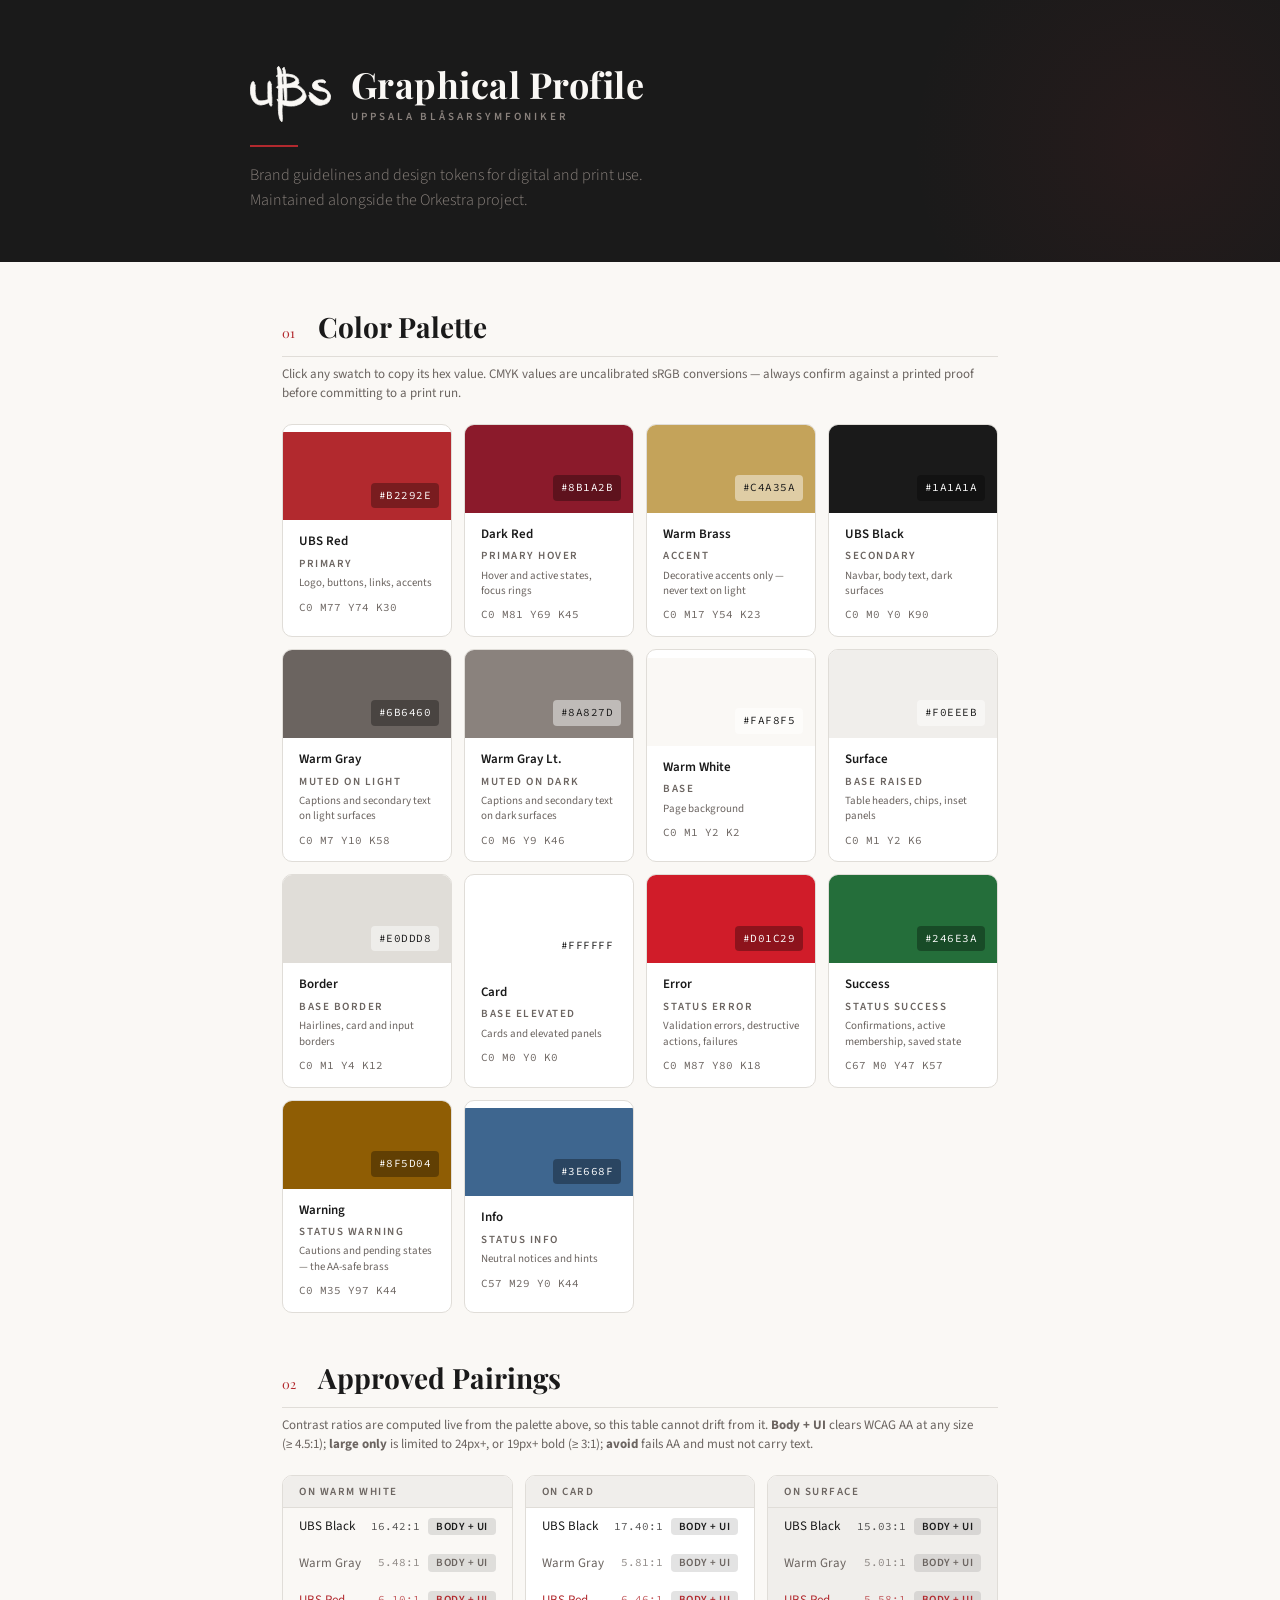
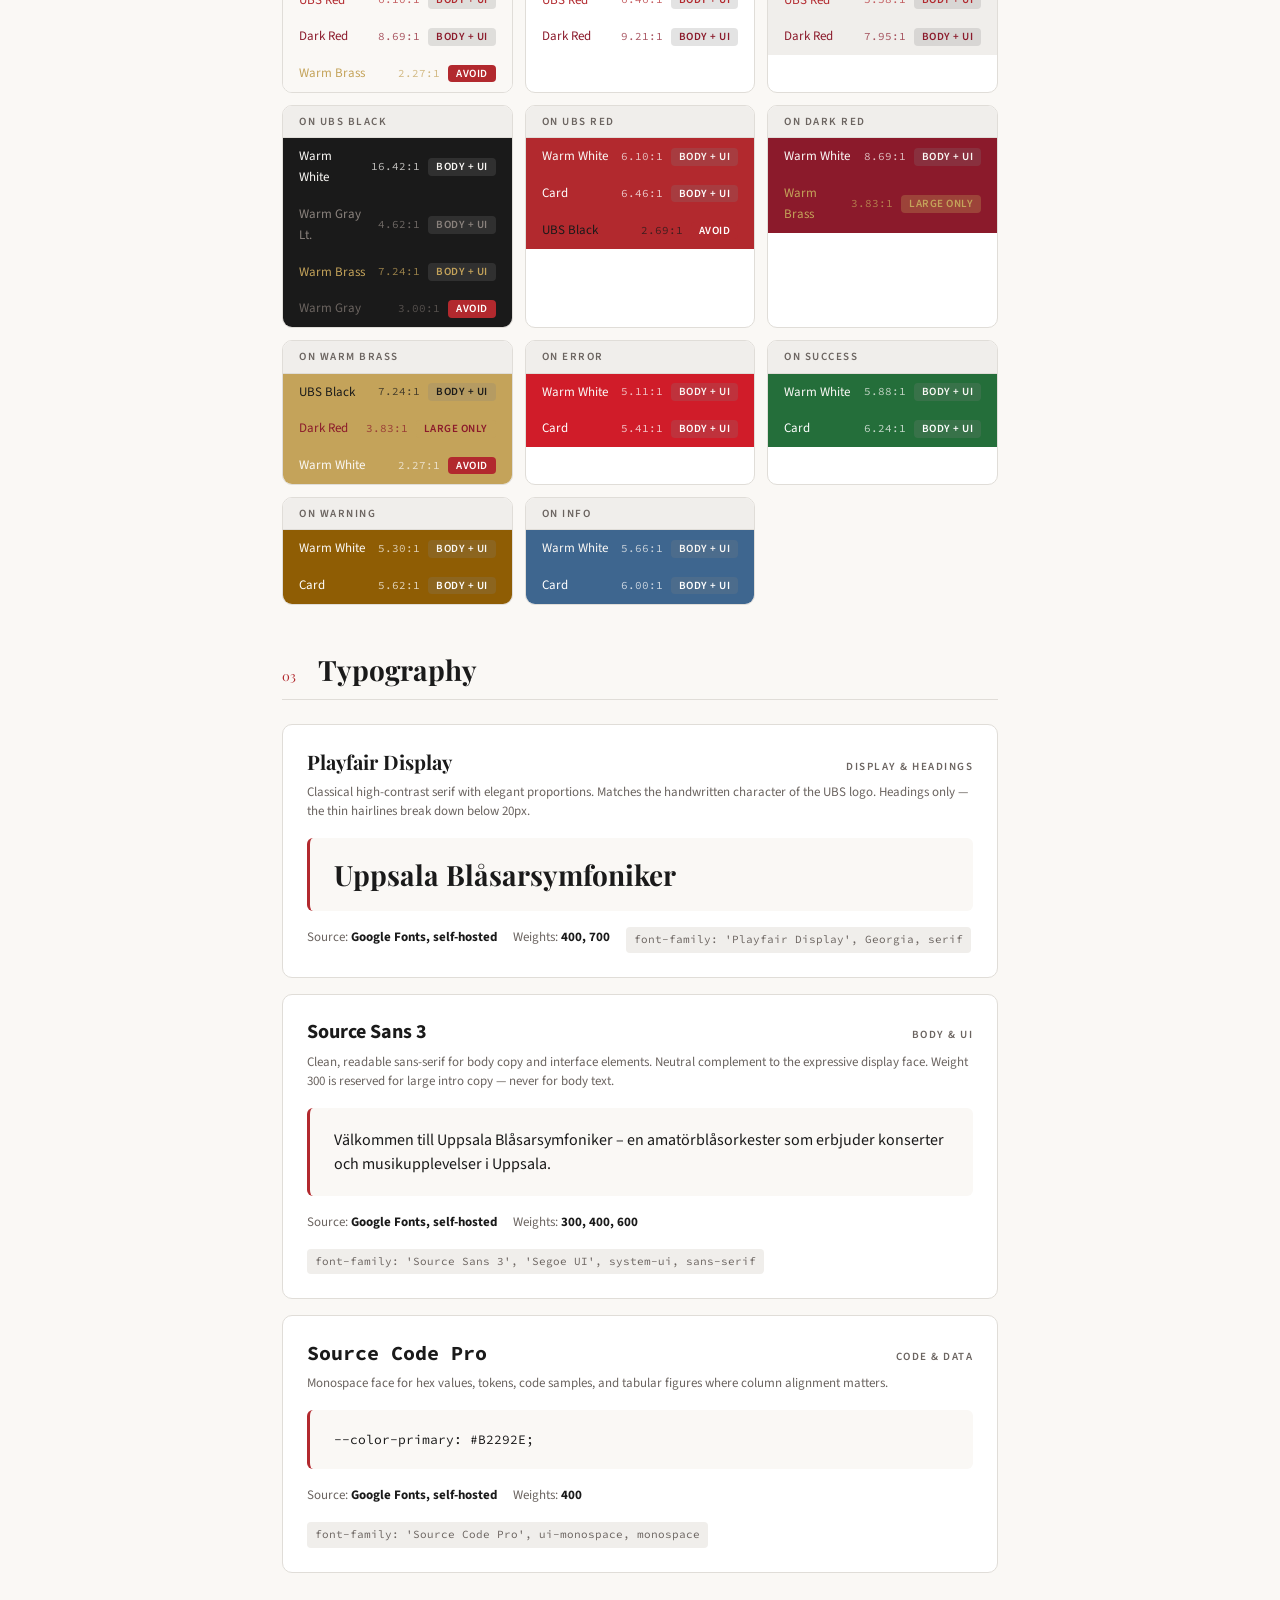
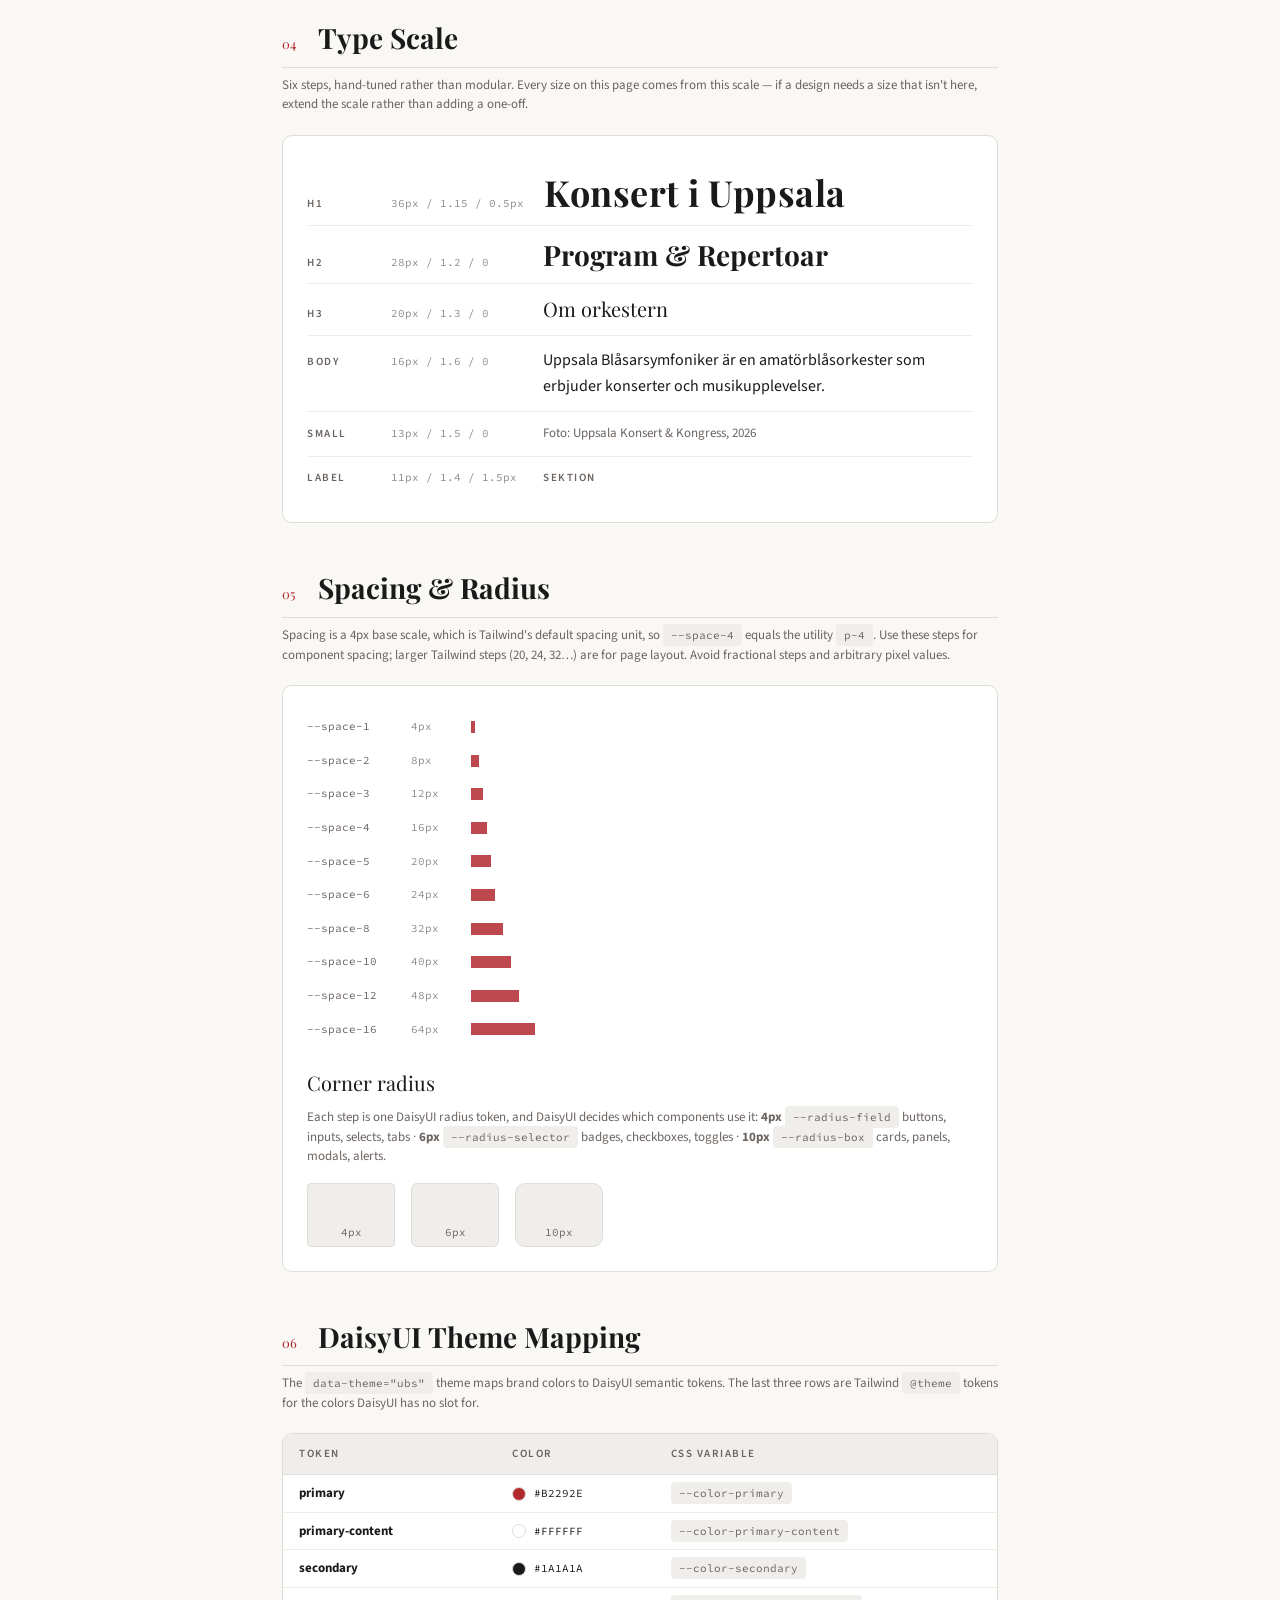
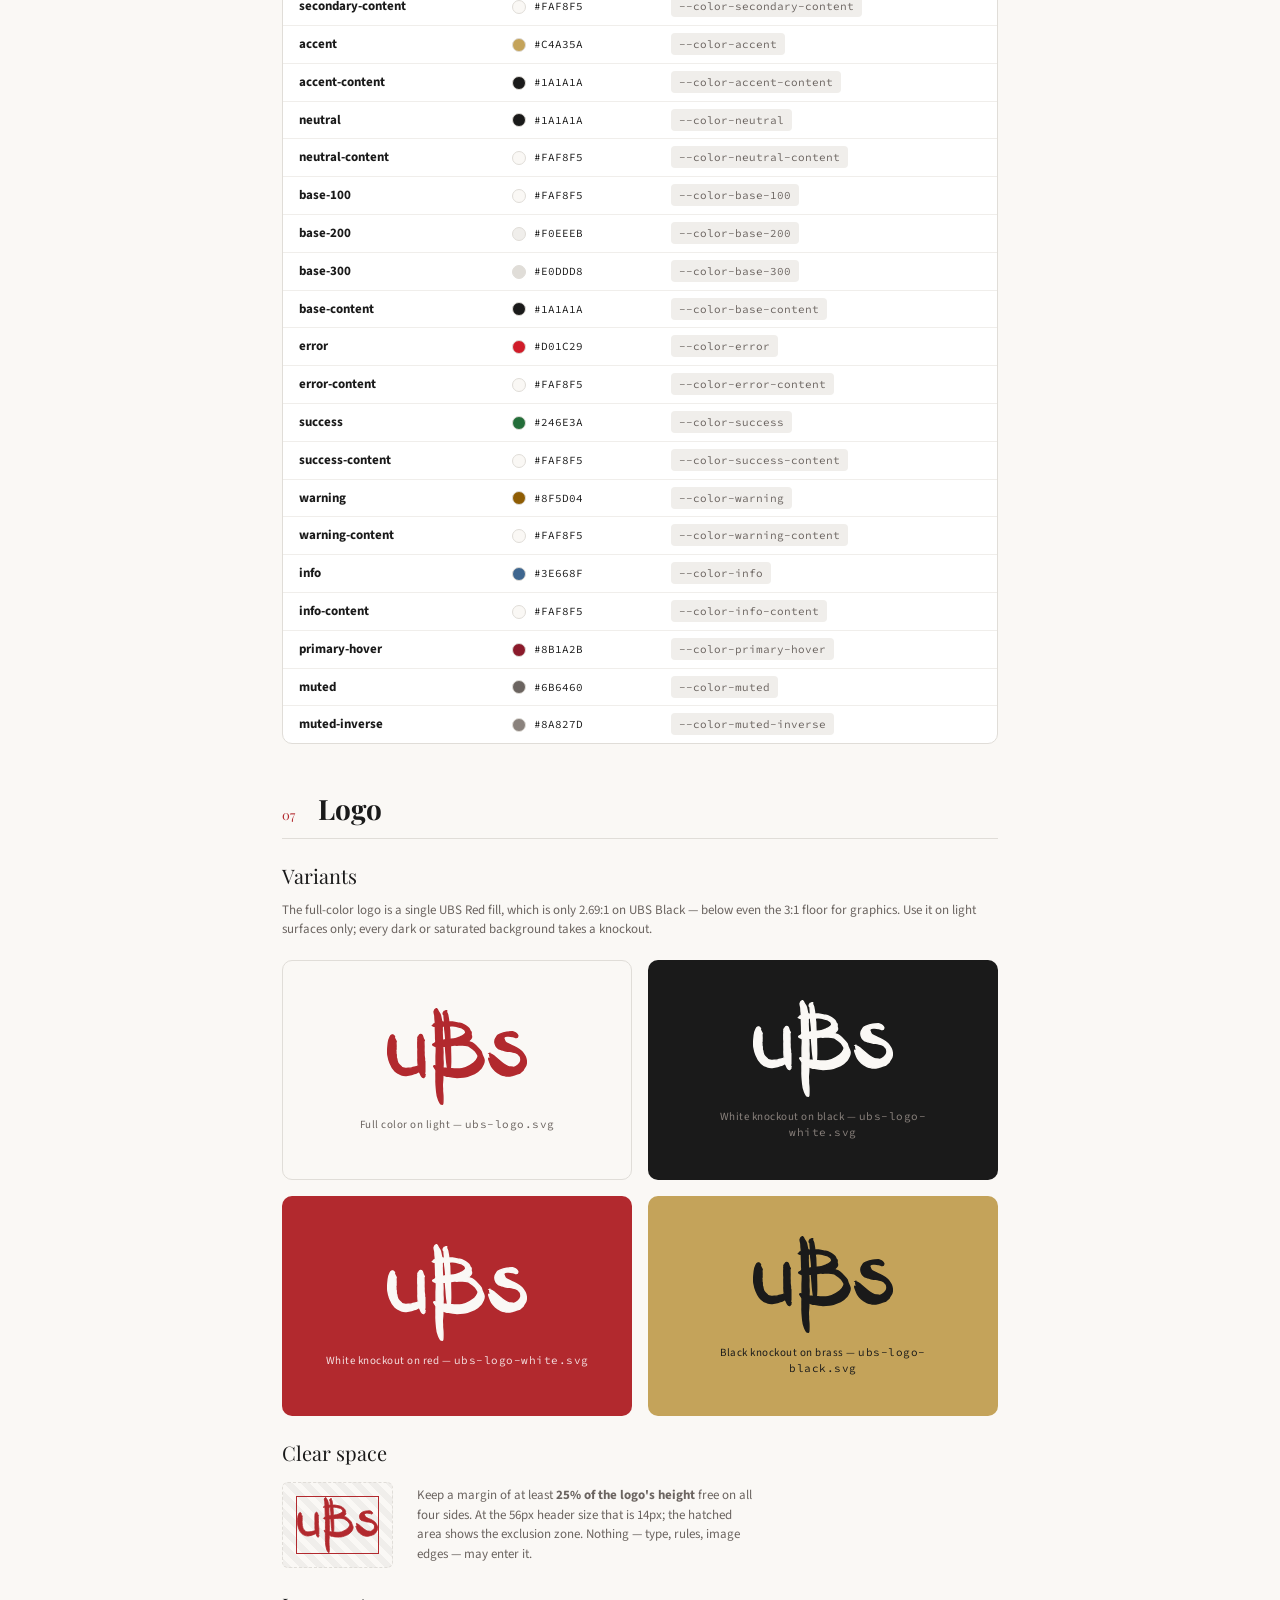
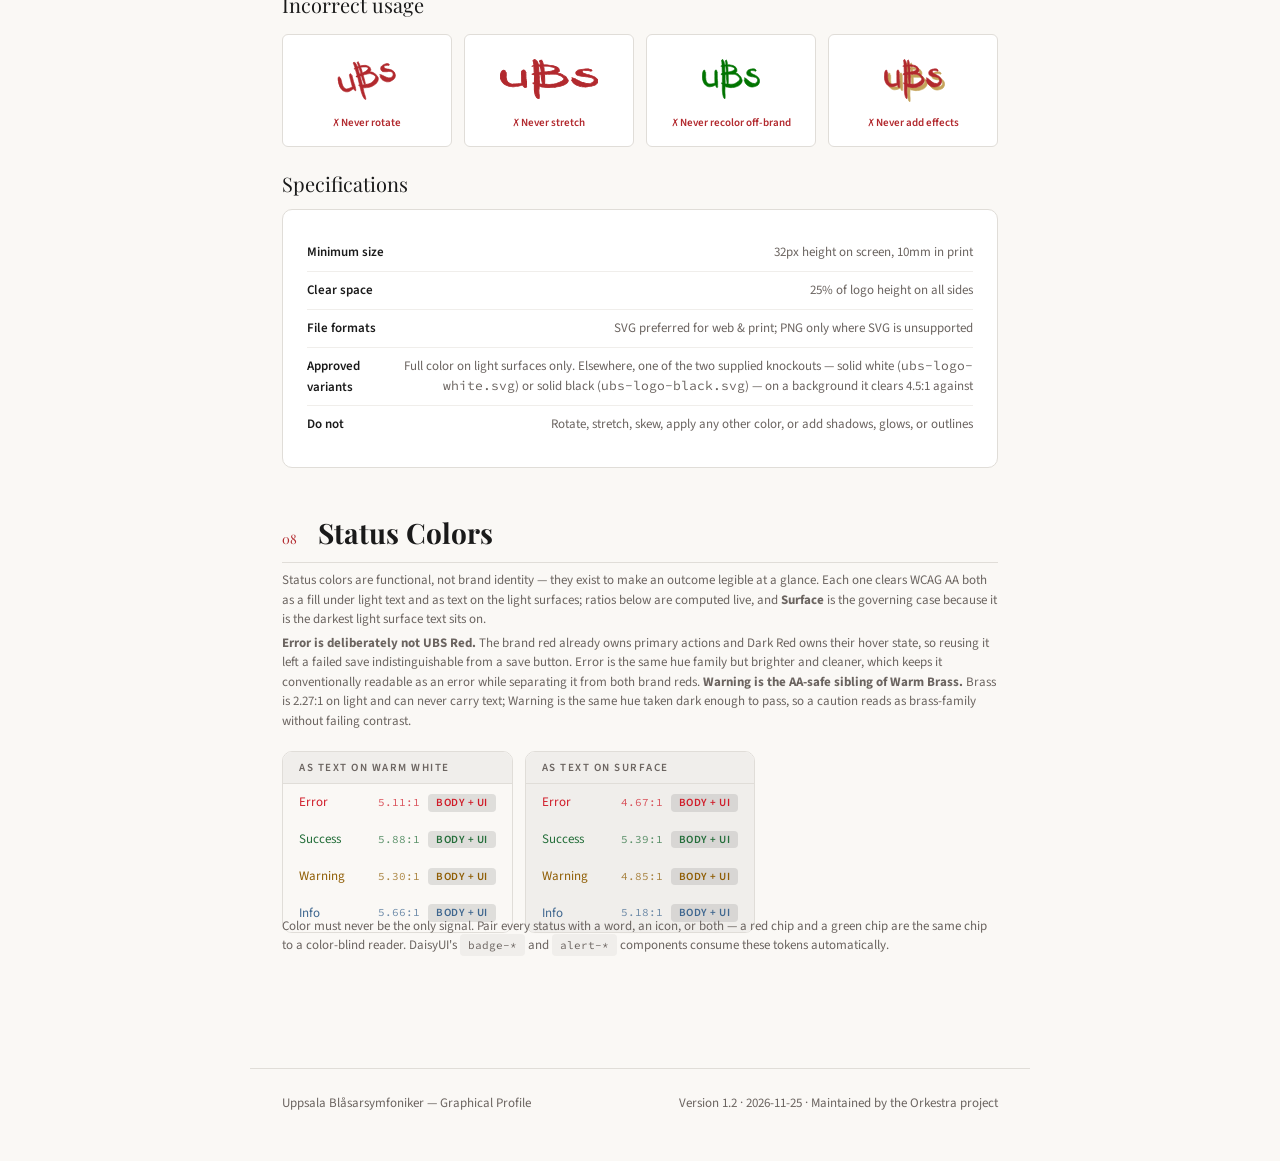
==== docs/ubs-profile.html @ 10c14762 "docs: add UBS graphical profile and logos Copied from the Orkestra repository, where the profile was" ====
<!DOCTYPE html>
<html lang="en">
<head>
<meta charset="UTF-8">
<meta name="viewport" content="width=device-width, initial-scale=1.0">
<title>UBS Graphical Profile</title>
<link rel="preconnect" href="https://fonts.googleapis.com">
<link rel="preconnect" href="https://fonts.gstatic.com" crossorigin>
<link href="https://fonts.googleapis.com/css2?family=Playfair+Display:wght@400;700&family=Source+Sans+3:wght@300;400;600&family=Source+Code+Pro:wght@400&display=swap" rel="stylesheet">
<style>
  *, *::before, *::after { margin: 0; padding: 0; box-sizing: border-box; }

  :root {
    /* ── Brand colors ── */
    --ubs-red: #B2292E;
    --dark-red: #8B1A2B;
    --brass: #C4A35A;
    --black: #1A1A1A;

    /* Two gray tiers: no single gray clears 4.5:1 on both light and dark. */
    --warm-gray: #6B6460;        /* on light surfaces  — 5.48:1 on warm-white */
    --warm-gray-light: #8A827D;  /* on dark surfaces   — 4.62:1 on black */

    /* ── Surfaces ── */
    --warm-white: #FAF8F5;
    --surface: #F0EEEB;
    --border: #E0DDD8;
    --card: #FFFFFF;

    /* ── Type scale ── */
    --text-h1: 36px;
    --text-h2: 28px;
    --text-h3: 20px;
    --text-body: 16px;
    --text-small: 13px;
    --text-label: 11px;

    /* ── Spacing scale (4px base) ── */
    --space-1: 4px;
    --space-2: 8px;
    --space-3: 12px;
    --space-4: 16px;
    --space-5: 20px;
    --space-6: 24px;
    --space-8: 32px;
    --space-10: 40px;
    --space-12: 48px;
    --space-16: 64px;

    /* ── Radius scale ── */
    --radius-sm: 4px;
    --radius-md: 6px;
    --radius-lg: 10px;

    /* ── Families ── */
    --font-display: 'Playfair Display', Georgia, serif;
    --font-body: 'Source Sans 3', 'Segoe UI', system-ui, sans-serif;
    --font-mono: 'Source Code Pro', ui-monospace, monospace;
  }

  body {
    font-family: var(--font-body);
    font-size: var(--text-body);
    line-height: 1.6;
    background: var(--warm-white);
    color: var(--black);
    -webkit-font-smoothing: antialiased;
  }

  /* ── Shared label treatment ─────────────────────── */

  .label-type {
    font-size: var(--text-label);
    font-weight: 600;
    letter-spacing: 1.5px;
    text-transform: uppercase;
    line-height: 1.4;
  }

  .mono { font-family: var(--font-mono); }

  /* ── Header ─────────────────────────────────────── */

  .header {
    background: var(--black);
    padding: var(--space-16) var(--space-8) var(--space-12);
    position: relative;
    overflow: hidden;
  }

  .header::before {
    content: '';
    position: absolute;
    top: -40%;
    right: -10%;
    width: 500px;
    height: 500px;
    background: radial-gradient(circle, rgba(178,41,46,0.08) 0%, transparent 70%);
    pointer-events: none;
  }

  .header-inner {
    max-width: 780px;
    margin: 0 auto;
    position: relative;
  }

  .header-logo {
    display: flex;
    align-items: center;
    gap: var(--space-5);
    margin-bottom: var(--space-4);
  }

  .header-logo img {
    height: 56px;
  }

  .header-text {
    display: flex;
    flex-direction: column;
    gap: var(--space-1);
  }

  .header-title {
    font-family: var(--font-display);
    font-size: var(--text-h1);
    font-weight: 700;
    color: var(--warm-white);
    letter-spacing: 0.5px;
    line-height: 1.15;
  }

  .header-subtitle {
    color: var(--warm-gray-light);
    letter-spacing: 3px;
  }

  .header-rule {
    width: 48px;
    height: 2px;
    background: var(--ubs-red);
    border: none;
    margin: var(--space-5) 0 var(--space-4);
  }

  .header-desc {
    font-size: var(--text-body);
    font-weight: 300;
    color: var(--warm-gray-light);
    max-width: 460px;
    line-height: 1.6;
  }

  /* ── Container & Sections ───────────────────────── */

  .container { max-width: 780px; margin: 0 auto; padding: var(--space-12) var(--space-8) var(--space-16); }

  section { margin-bottom: var(--space-12); }

  .section-header {
    display: flex;
    align-items: baseline;
    gap: var(--space-3);
    margin-bottom: var(--space-6);
    border-bottom: 1px solid var(--border);
    padding-bottom: var(--space-3);
  }

  .section-number {
    font-family: var(--font-display);
    font-size: var(--text-small);
    font-weight: 400;
    color: var(--ubs-red);
    min-width: 24px;
  }

  h2 {
    font-family: var(--font-display);
    font-size: var(--text-h2);
    font-weight: 700;
    line-height: 1.2;
    color: var(--black);
  }

  h3 {
    font-family: var(--font-display);
    font-size: var(--text-h3);
    font-weight: 400;
    line-height: 1.3;
    color: var(--black);
    margin-bottom: var(--space-3);
  }

  .section-note {
    font-size: var(--text-small);
    line-height: 1.5;
    color: var(--warm-gray);
    margin-top: calc(var(--space-4) * -1);
    margin-bottom: var(--space-5);
  }

  .card-surface {
    background: var(--card);
    border: 1px solid var(--border);
    border-radius: var(--radius-lg);
    padding: var(--space-6);
  }

  /* ── 01 Color Palette ───────────────────────────── */

  .palette-grid {
    display: grid;
    grid-template-columns: repeat(auto-fill, minmax(150px, 1fr));
    gap: var(--space-3);
  }

  .swatch {
    display: block;
    width: 100%;
    text-align: left;
    font: inherit;
    border: 1px solid var(--border);
    border-radius: var(--radius-lg);
    overflow: hidden;
    cursor: pointer;
    background: var(--card);
    transition: transform 0.2s ease, box-shadow 0.2s ease;
  }

  .swatch:hover {
    transform: translateY(-3px);
    box-shadow: 0 8px 24px rgba(26,26,26,0.08);
    border-color: var(--dark-red);
  }

  .swatch:focus-visible {
    outline: 2px solid var(--dark-red);
    outline-offset: 2px;
  }

  .swatch-color {
    height: 88px;
    display: flex;
    align-items: flex-end;
    justify-content: flex-end;
    padding: var(--space-3);
    position: relative;
  }

  .swatch-hex {
    font-family: var(--font-mono);
    font-size: var(--text-label);
    background: rgba(0,0,0,0.32);
    color: #fff;
    padding: var(--space-1) var(--space-2);
    border-radius: var(--radius-sm);
    letter-spacing: 0.5px;
  }

  /* The swatch is a <button>, so its internals are spans — force block flow. */
  .swatch-info { display: block; padding: var(--space-3) var(--space-4); }
  .swatch-name { display: block; font-size: var(--text-small); font-weight: 600; color: var(--black); line-height: 1.5; }
  .swatch-role { display: block; color: var(--warm-gray); margin-top: var(--space-1); }
  .swatch-usage { display: block; font-size: var(--text-label); font-weight: 400; letter-spacing: 0; text-transform: none; color: var(--warm-gray); margin-top: var(--space-1); line-height: 1.4; }
  .swatch-cmyk { display: block; font-family: var(--font-mono); font-size: var(--text-label); color: var(--warm-gray); margin-top: var(--space-2); letter-spacing: 0; }

  .swatch-status {
    position: absolute;
    inset: 0;
    display: flex;
    align-items: center;
    justify-content: center;
    background: rgba(0,0,0,0.6);
    color: #fff;
    font-size: var(--text-label);
    font-weight: 600;
    letter-spacing: 1px;
    opacity: 0;
    transition: opacity 0.15s ease;
    pointer-events: none;
  }

  .swatch.flash .swatch-status { opacity: 1; }

  /* ── 02 Pairings ────────────────────────────────── */

  .pair-grid {
    display: grid;
    grid-template-columns: repeat(auto-fill, minmax(230px, 1fr));
    gap: var(--space-3);
  }

  .pair-group {
    border: 1px solid var(--border);
    border-radius: var(--radius-lg);
    overflow: hidden;
    background: var(--card);
  }

  .pair-group-head {
    padding: var(--space-2) var(--space-4);
    background: var(--surface);
    color: var(--warm-gray);
    border-bottom: 1px solid var(--border);
  }

  .pair-row {
    display: flex;
    align-items: center;
    justify-content: space-between;
    gap: var(--space-2);
    padding: var(--space-2) var(--space-4);
  }

  .pair-sample { font-size: var(--text-small); }

  .pair-meta {
    display: flex;
    align-items: center;
    gap: var(--space-2);
    flex-shrink: 0;
  }

  .pair-ratio { font-family: var(--font-mono); font-size: var(--text-label); opacity: 0.75; }

  .pair-verdict {
    font-size: var(--text-label);
    font-weight: 600;
    letter-spacing: 0.5px;
    text-transform: uppercase;
    padding: 0 var(--space-2);
    border-radius: var(--radius-sm);
    white-space: nowrap;
  }

  .v-pass { background: rgba(128,128,128,0.22); }
  .v-large { background: rgba(196,163,90,0.30); }
  .v-fail { background: var(--ubs-red); color: #fff; }

  /* ── 03 Typography ──────────────────────────────── */

  .font-card {
    background: var(--card);
    border: 1px solid var(--border);
    border-radius: var(--radius-lg);
    padding: var(--space-6);
    margin-bottom: var(--space-4);
  }

  .font-header {
    display: flex;
    flex-wrap: wrap;
    align-items: baseline;
    justify-content: space-between;
    gap: var(--space-2);
    margin-bottom: var(--space-2);
  }

  .font-name { font-size: var(--text-h3); font-weight: 700; line-height: 1.3; }
  .font-role { color: var(--warm-gray); }
  .font-desc { font-size: var(--text-small); line-height: 1.5; color: var(--warm-gray); margin-bottom: var(--space-4); }

  .font-sample {
    font-size: var(--text-body);
    line-height: 1.5;
    margin-bottom: var(--space-4);
    padding: var(--space-5) var(--space-6);
    background: var(--warm-white);
    border-radius: var(--radius-md);
    border-left: 3px solid var(--ubs-red);
  }

  .font-meta {
    display: flex;
    flex-wrap: wrap;
    gap: var(--space-4);
    font-size: var(--text-small);
    color: var(--warm-gray);
  }

  .font-meta strong { color: var(--black); }

  .code-chip {
    font-family: var(--font-mono);
    font-size: var(--text-label);
    background: var(--surface);
    color: var(--warm-gray);
    padding: var(--space-1) var(--space-2);
    border-radius: var(--radius-sm);
  }

  /* ── 04 Type Scale ──────────────────────────────── */

  .scale-row {
    display: flex;
    align-items: baseline;
    gap: var(--space-5);
    padding: var(--space-3) 0;
    border-bottom: 1px solid var(--surface);
  }

  .scale-row:last-child { border-bottom: none; }

  .scale-label {
    color: var(--warm-gray);
    min-width: 64px;
    flex-shrink: 0;
  }

  .scale-spec {
    font-family: var(--font-mono);
    font-size: var(--text-label);
    color: var(--warm-gray);
    min-width: 132px;
    flex-shrink: 0;
    opacity: 0.75;
    letter-spacing: 0;
  }

  /* ── 05 Spacing & Radius ────────────────────────── */

  .space-row {
    display: flex;
    align-items: center;
    gap: var(--space-4);
    padding: var(--space-2) 0;
  }

  .space-token { font-family: var(--font-mono); font-size: var(--text-label); color: var(--warm-gray); min-width: 88px; flex-shrink: 0; }
  .space-px { font-family: var(--font-mono); font-size: var(--text-label); color: var(--warm-gray); min-width: 44px; flex-shrink: 0; opacity: 0.75; }
  .space-bar { height: 12px; background: var(--ubs-red); opacity: 0.85; }

  .radius-grid { display: flex; flex-wrap: wrap; gap: var(--space-4); margin-top: var(--space-4); }

  .radius-demo {
    width: 88px;
    height: 64px;
    background: var(--surface);
    border: 1px solid var(--border);
    display: flex;
    align-items: flex-end;
    justify-content: center;
    padding: var(--space-1);
    font-family: var(--font-mono);
    font-size: var(--text-label);
    color: var(--warm-gray);
  }

  /* ── 06 Theme Map ───────────────────────────────── */

  .table-scroll {
    overflow-x: auto;
    border: 1px solid var(--border);
    border-radius: var(--radius-lg);
    background: var(--card);
  }

  .theme-table {
    width: 100%;
    border-collapse: collapse;
    font-size: var(--text-small);
  }

  .theme-table thead { background: var(--surface); }

  .theme-table th {
    color: var(--warm-gray);
    text-align: left;
    padding: var(--space-3) var(--space-4);
    border-bottom: 1px solid var(--border);
    white-space: nowrap;
  }

  .theme-table td {
    padding: var(--space-2) var(--space-4);
    border-bottom: 1px solid var(--surface);
    vertical-align: middle;
    white-space: nowrap;
  }

  .theme-table tr:last-child td { border-bottom: none; }

  .theme-dot {
    display: inline-block;
    width: 14px;
    height: 14px;
    border-radius: 50%;
    border: 1px solid var(--border);
    vertical-align: middle;
    margin-right: var(--space-2);
  }

  /* ── 07 Logo ────────────────────────────────────── */

  .logo-grid {
    display: grid;
    grid-template-columns: 1fr 1fr;
    gap: var(--space-4);
  }

  .logo-demo {
    border-radius: var(--radius-lg);
    padding: var(--space-10);
    display: flex;
    flex-direction: column;
    align-items: center;
    justify-content: center;
    gap: var(--space-3);
    min-height: 160px;
  }

  .logo-demo-light { background: var(--warm-white); border: 1px solid var(--border); }
  .logo-demo-dark { background: var(--black); }
  .logo-demo-red { background: var(--ubs-red); }
  .logo-demo-brass { background: var(--brass); }

  .logo-demo img {
    max-width: 140px;
    height: auto;
    transition: transform 0.3s ease;
  }

  .logo-demo:hover img { transform: scale(1.05); }

  .demo-caption {
    font-size: var(--text-label);
    text-align: center;
    letter-spacing: 0.5px;
    line-height: 1.4;
  }

  .caption-on-light { color: var(--warm-gray); }
  .caption-on-dark { color: var(--warm-gray-light); }
  .caption-on-red { color: rgba(255,255,255,0.85); }
  .caption-on-brass { color: var(--black); }

  /* Clear space diagram */

  .clearspace {
    margin-top: var(--space-4);
    display: flex;
    gap: var(--space-6);
    align-items: center;
    flex-wrap: wrap;
  }

  .clearspace-figure {
    position: relative;
    display: inline-block;
    padding: 14px; /* 25% of the 56px demo logo height */
    background:
      repeating-linear-gradient(45deg,
        var(--surface) 0 6px,
        transparent 6px 12px);
    border: 1px dashed var(--border);
    border-radius: var(--radius-md);
  }

  .clearspace-figure img { display: block; height: 56px; width: auto; }

  .clearspace-inner { outline: 1px solid var(--ubs-red); outline-offset: 0; }

  /* Misuse examples */

  .misuse-grid {
    display: grid;
    grid-template-columns: repeat(auto-fill, minmax(140px, 1fr));
    gap: var(--space-3);
    margin-top: var(--space-4);
  }

  .misuse {
    border: 1px solid var(--border);
    border-radius: var(--radius-md);
    background: var(--card);
    padding: var(--space-4);
    display: flex;
    flex-direction: column;
    align-items: center;
    gap: var(--space-2);
    overflow: hidden;
  }

  .misuse-frame {
    height: 56px;
    display: flex;
    align-items: center;
    justify-content: center;
    width: 100%;
  }

  .misuse-frame img { height: 40px; width: auto; }

  .misuse-label {
    font-size: var(--text-label);
    color: var(--ubs-red);
    font-weight: 600;
    text-align: center;
    line-height: 1.4;
  }

  .m-rotate img { transform: rotate(-14deg); }
  .m-stretch img { transform: scaleX(1.7); }
  .m-recolor img { filter: hue-rotate(115deg) saturate(1.6); }
  .m-shadow img { filter: drop-shadow(3px 3px 0 var(--brass)); }

  .guideline-row {
    display: flex;
    justify-content: space-between;
    align-items: baseline;
    padding: var(--space-2) 0;
    border-bottom: 1px solid var(--surface);
    gap: var(--space-4);
  }

  .guideline-row:last-child { border-bottom: none; }
  .guideline-label { font-size: var(--text-small); font-weight: 600; color: var(--black); }
  .guideline-value { font-size: var(--text-small); color: var(--warm-gray); text-align: right; line-height: 1.5; }

  /* ── Footer ─────────────────────────────────────── */

  .footer {
    max-width: 780px;
    margin: 0 auto;
    padding: var(--space-6) var(--space-8) var(--space-12);
    border-top: 1px solid var(--border);
    display: flex;
    justify-content: space-between;
    align-items: baseline;
    flex-wrap: wrap;
    gap: var(--space-2);
    font-size: var(--text-small);
    color: var(--warm-gray);
  }

  /* ── Responsive (mobile-first overrides) ────────── */

  @media (max-width: 600px) {
    .header { padding: var(--space-10) var(--space-5) var(--space-8); }
    .header-logo img { height: 40px; }
    .header-title { font-size: var(--text-h2); }
    .container { padding: var(--space-8) var(--space-5) var(--space-12); }
    h2 { font-size: var(--text-h3); }
    .palette-grid { grid-template-columns: repeat(auto-fill, minmax(130px, 1fr)); }
    .logo-grid { grid-template-columns: 1fr; }
    .scale-row { flex-direction: column; gap: var(--space-1); }
    .scale-spec { min-width: 0; }
  }
</style>
</head>
<body>

<!-- ── Header ──────────────────────────────────────── -->

<header class="header">
  <div class="header-inner">
    <div class="header-logo">
      <img src="ubs-logo-white.svg" alt="Uppsala Blåsarsymfoniker">
      <div class="header-text">
        <h1 class="header-title">Graphical Profile</h1>
        <span class="header-subtitle label-type" lang="sv">Uppsala Blåsarsymfoniker</span>
      </div>
    </div>
    <hr class="header-rule">
    <p class="header-desc">Brand guidelines and design tokens for digital and print use. Maintained alongside the Orkestra project.</p>
  </div>
</header>

<div class="container">

  <!-- ── 01 Color Palette ─────────────────────────── -->

  <section>
    <div class="section-header">
      <span class="section-number">01</span>
      <h2>Color Palette</h2>
    </div>
    <p class="section-note">Click any swatch to copy its hex value. CMYK values are uncalibrated sRGB conversions &mdash; always confirm against a printed proof before committing to a print run.</p>
    <div class="palette-grid" id="swatches"></div>
  </section>

  <!-- ── 02 Approved Pairings ─────────────────────── -->

  <section>
    <div class="section-header">
      <span class="section-number">02</span>
      <h2>Approved Pairings</h2>
    </div>
    <p class="section-note">
      Contrast ratios are computed live from the palette above, so this table cannot drift from it.
      <strong>Body + UI</strong> clears WCAG AA at any size (&ge;&nbsp;4.5:1);
      <strong>large only</strong> is limited to 24px+, or 19px+ bold (&ge;&nbsp;3:1);
      <strong>avoid</strong> fails AA and must not carry text.
    </p>
    <div class="pair-grid" id="pairings"></div>
  </section>

  <!-- ── 03 Typography ────────────────────────────── -->

  <section>
    <div class="section-header">
      <span class="section-number">03</span>
      <h2>Typography</h2>
    </div>

    <div class="font-card">
      <div class="font-header">
        <span class="font-name" style="font-family:var(--font-display)">Playfair Display</span>
        <span class="font-role label-type">Display &amp; headings</span>
      </div>
      <p class="font-desc">Classical high-contrast serif with elegant proportions. Matches the handwritten character of the UBS logo. Headings only &mdash; the thin hairlines break down below 20px.</p>
      <div class="font-sample" style="font-family:var(--font-display); font-size:var(--text-h2); font-weight:700; line-height:1.2" lang="sv">Uppsala Blåsarsymfoniker</div>
      <div class="font-meta">
        <span>Source: <strong>Google Fonts, self-hosted</strong></span>
        <span>Weights: <strong>400, 700</strong></span>
        <span class="code-chip">font-family: 'Playfair Display', Georgia, serif</span>
      </div>
    </div>

    <div class="font-card">
      <div class="font-header">
        <span class="font-name" style="font-family:var(--font-body)">Source Sans 3</span>
        <span class="font-role label-type">Body &amp; UI</span>
      </div>
      <p class="font-desc">Clean, readable sans-serif for body copy and interface elements. Neutral complement to the expressive display face. Weight 300 is reserved for large intro copy &mdash; never for body text.</p>
      <div class="font-sample" style="font-family:var(--font-body)" lang="sv">Välkommen till Uppsala Blåsarsymfoniker &ndash; en amatörblåsorkester som erbjuder konserter och musikupplevelser i Uppsala.</div>
      <div class="font-meta">
        <span>Source: <strong>Google Fonts, self-hosted</strong></span>
        <span>Weights: <strong>300, 400, 600</strong></span>
        <span class="code-chip">font-family: 'Source Sans 3', 'Segoe UI', system-ui, sans-serif</span>
      </div>
    </div>

    <div class="font-card">
      <div class="font-header">
        <span class="font-name mono">Source Code Pro</span>
        <span class="font-role label-type">Code &amp; data</span>
      </div>
      <p class="font-desc">Monospace face for hex values, tokens, code samples, and tabular figures where column alignment matters.</p>
      <div class="font-sample mono" style="font-size:var(--text-small)">--color-primary: #B2292E;</div>
      <div class="font-meta">
        <span>Source: <strong>Google Fonts, self-hosted</strong></span>
        <span>Weights: <strong>400</strong></span>
        <span class="code-chip">font-family: 'Source Code Pro', ui-monospace, monospace</span>
      </div>
    </div>
  </section>

  <!-- ── 04 Type Scale ────────────────────────────── -->

  <section>
    <div class="section-header">
      <span class="section-number">04</span>
      <h2>Type Scale</h2>
    </div>
    <p class="section-note">Six steps, hand-tuned rather than modular. Every size on this page comes from this scale &mdash; if a design needs a size that isn't here, extend the scale rather than adding a one-off.</p>
    <div class="card-surface" id="typeScale"></div>
  </section>

  <!-- ── 05 Spacing & Radius ──────────────────────── -->

  <section>
    <div class="section-header">
      <span class="section-number">05</span>
      <h2>Spacing &amp; Radius</h2>
    </div>
    <p class="section-note">Spacing is a 4px base scale, which is Tailwind's default spacing unit, so <span class="code-chip">--space-4</span> equals the utility <span class="code-chip">p-4</span>. Use these steps for component spacing; larger Tailwind steps (20, 24, 32&hellip;) are for page layout. Avoid fractional steps and arbitrary pixel values.</p>
    <div class="card-surface">
      <div id="spacingScale"></div>
      <h3 style="margin-top:var(--space-6)">Corner radius</h3>
      <p class="font-desc" style="margin:0">
        Each step is one DaisyUI radius token, and DaisyUI decides which components use it:
        <strong>4px</strong> <span class="code-chip">--radius-field</span> buttons, inputs, selects, tabs &middot;
        <strong>6px</strong> <span class="code-chip">--radius-selector</span> badges, checkboxes, toggles &middot;
        <strong>10px</strong> <span class="code-chip">--radius-box</span> cards, panels, modals, alerts.
      </p>
      <div class="radius-grid" id="radiusScale"></div>
    </div>
  </section>

  <!-- ── 06 DaisyUI Theme ─────────────────────────── -->

  <section>
    <div class="section-header">
      <span class="section-number">06</span>
      <h2>DaisyUI Theme Mapping</h2>
    </div>
    <p class="section-note">The <span class="code-chip">data-theme="ubs"</span> theme maps brand colors to DaisyUI semantic tokens. The last three rows are Tailwind <span class="code-chip">@theme</span> tokens for the colors DaisyUI has no slot for.</p>
    <div class="table-scroll">
      <table class="theme-table">
        <thead>
          <tr>
            <th class="label-type">Token</th>
            <th class="label-type">Color</th>
            <th class="label-type">CSS Variable</th>
          </tr>
        </thead>
        <tbody id="themeMap"></tbody>
      </table>
    </div>
  </section>

  <!-- ── 07 Logo ──────────────────────────────────── -->

  <section>
    <div class="section-header">
      <span class="section-number">07</span>
      <h2>Logo</h2>
    </div>

    <h3>Variants</h3>
    <p class="section-note" style="margin-top:0">
      The full-color logo is a single UBS&nbsp;Red fill, which is only 2.69:1 on UBS&nbsp;Black &mdash;
      below even the 3:1 floor for graphics. Use it on light surfaces only; every dark or saturated
      background takes a knockout.
    </p>
    <div class="logo-grid">
      <div class="logo-demo logo-demo-light">
        <img src="ubs-logo.svg" alt="UBS logo, full color on light background">
        <span class="demo-caption caption-on-light">Full color on light &mdash; <span class="mono">ubs-logo.svg</span></span>
      </div>
      <div class="logo-demo logo-demo-dark">
        <img src="ubs-logo-white.svg" alt="UBS logo, white knockout on black">
        <span class="demo-caption caption-on-dark">White knockout on black &mdash; <span class="mono">ubs-logo-white.svg</span></span>
      </div>
      <div class="logo-demo logo-demo-red">
        <img src="ubs-logo-white.svg" alt="UBS logo, white knockout on brand red">
        <span class="demo-caption caption-on-red">White knockout on red &mdash; <span class="mono">ubs-logo-white.svg</span></span>
      </div>
      <div class="logo-demo logo-demo-brass">
        <img src="ubs-logo-black.svg" alt="UBS logo, black knockout on brass">
        <span class="demo-caption caption-on-brass">Black knockout on brass &mdash; <span class="mono">ubs-logo-black.svg</span></span>
      </div>
    </div>

    <h3 style="margin-top:var(--space-6)">Clear space</h3>
    <div class="clearspace">
      <div class="clearspace-figure">
        <img class="clearspace-inner" src="ubs-logo.svg" alt="Clear space diagram: margin equal to 25% of logo height on all sides">
      </div>
      <p class="font-desc" style="margin:0; max-width:340px">
        Keep a margin of at least <strong>25% of the logo's height</strong> free on all four sides.
        At the 56px header size that is 14px; the hatched area shows the exclusion zone.
        Nothing &mdash; type, rules, image edges &mdash; may enter it.
      </p>
    </div>

    <h3 style="margin-top:var(--space-6)">Incorrect usage</h3>
    <div class="misuse-grid">
      <div class="misuse">
        <div class="misuse-frame m-rotate"><img src="ubs-logo.svg" alt="Incorrect: rotated logo"></div>
        <span class="misuse-label">&#10007; Never rotate</span>
      </div>
      <div class="misuse">
        <div class="misuse-frame m-stretch"><img src="ubs-logo.svg" alt="Incorrect: horizontally stretched logo"></div>
        <span class="misuse-label">&#10007; Never stretch</span>
      </div>
      <div class="misuse">
        <div class="misuse-frame m-recolor"><img src="ubs-logo.svg" alt="Incorrect: logo in an off-brand color"></div>
        <span class="misuse-label">&#10007; Never recolor off-brand</span>
      </div>
      <div class="misuse">
        <div class="misuse-frame m-shadow"><img src="ubs-logo.svg" alt="Incorrect: logo with a drop shadow effect"></div>
        <span class="misuse-label">&#10007; Never add effects</span>
      </div>
    </div>

    <h3 style="margin-top:var(--space-6)">Specifications</h3>
    <div class="card-surface">
      <div class="guideline-row">
        <span class="guideline-label">Minimum size</span>
        <span class="guideline-value">32px height on screen, 10mm in print</span>
      </div>
      <div class="guideline-row">
        <span class="guideline-label">Clear space</span>
        <span class="guideline-value">25% of logo height on all sides</span>
      </div>
      <div class="guideline-row">
        <span class="guideline-label">File formats</span>
        <span class="guideline-value">SVG preferred for web &amp; print; PNG only where SVG is unsupported</span>
      </div>
      <div class="guideline-row">
        <span class="guideline-label">Approved variants</span>
        <span class="guideline-value">Full color on light surfaces only. Elsewhere, one of the two supplied knockouts &mdash; solid white (<span class="mono">ubs-logo-white.svg</span>) or solid black (<span class="mono">ubs-logo-black.svg</span>) &mdash; on a background it clears 4.5:1 against</span>
      </div>
      <div class="guideline-row">
        <span class="guideline-label">Do not</span>
        <span class="guideline-value">Rotate, stretch, skew, apply any other color, or add shadows, glows, or outlines</span>
      </div>
    </div>
  </section>

  <!-- ── 08 Status Colors ─────────────────────────── -->

  <section>
    <div class="section-header">
      <span class="section-number">08</span>
      <h2>Status Colors</h2>
    </div>
    <p class="section-note">
      Status colors are functional, not brand identity &mdash; they exist to make an
      outcome legible at a glance. Each one clears WCAG&nbsp;AA both as a fill under
      light text and as text on the light surfaces; ratios below are computed live,
      and <strong>Surface</strong> is the governing case because it is the darkest
      light surface text sits on.
    </p>
    <p class="section-note">
      <strong>Error is deliberately not UBS&nbsp;Red.</strong> The brand red already owns
      primary actions and Dark Red owns their hover state, so reusing it left a failed
      save indistinguishable from a save button. Error is the same hue family but
      brighter and cleaner, which keeps it conventionally readable as an error while
      separating it from both brand reds.
      <strong>Warning is the AA-safe sibling of Warm Brass.</strong> Brass is 2.27:1 on
      light and can never carry text; Warning is the same hue taken dark enough to pass,
      so a caution reads as brass-family without failing contrast.
    </p>
    <div class="pair-grid" id="statusText"></div>
    <p class="section-note">
      Color must never be the only signal. Pair every status with a word, an icon, or
      both &mdash; a red chip and a green chip are the same chip to a color-blind reader.
      DaisyUI's <span class="code-chip">badge-*</span> and <span class="code-chip">alert-*</span>
      components consume these tokens automatically.
    </p>
  </section>

</div>

<!-- ── Footer ──────────────────────────────────────── -->

<footer class="footer">
  <span lang="sv">Uppsala Blåsarsymfoniker &mdash; Graphical Profile</span>
  <span>Version 1.2 &middot; 2026-11-25 &middot; Maintained by the Orkestra project</span>
</footer>

<script>
  /* ── Contrast helpers (WCAG 2.1 relative luminance) ─── */

  function channels(hex) {
    const h = hex.replace('#', '');
    return [0, 2, 4].map(i => parseInt(h.slice(i, i + 2), 16) / 255);
  }

  function luminance(hex) {
    const [r, g, b] = channels(hex).map(c =>
      c <= 0.04045 ? c / 12.92 : Math.pow((c + 0.055) / 1.055, 2.4));
    return 0.2126 * r + 0.7152 * g + 0.0722 * b;
  }

  function contrast(a, b) {
    const la = luminance(a), lb = luminance(b);
    return (Math.max(la, lb) + 0.05) / (Math.min(la, lb) + 0.05);
  }

  function cmyk(hex) {
    const [r, g, b] = channels(hex);
    const k = 1 - Math.max(r, g, b);
    if (k >= 1) return 'C0 M0 Y0 K100';
    const [c, m, y] = [r, g, b].map(v => Math.round((1 - v - k) / (1 - k) * 100));
    return `C${c} M${m} Y${y} K${Math.round(k * 100)}`;
  }

  /* ── 01 Palette ─── */

  const palette = [
    { name: "UBS Red",        hex: "#B2292E", role: "Primary",        usage: "Logo, buttons, links, accents" },
    { name: "Dark Red",       hex: "#8B1A2B", role: "Primary hover",  usage: "Hover and active states, focus rings" },
    { name: "Warm Brass",     hex: "#C4A35A", role: "Accent",         usage: "Decorative accents only — never text on light" },
    { name: "UBS Black",      hex: "#1A1A1A", role: "Secondary",      usage: "Navbar, body text, dark surfaces" },
    { name: "Warm Gray",      hex: "#6B6460", role: "Muted on light", usage: "Captions and secondary text on light surfaces" },
    { name: "Warm Gray Lt.",  hex: "#8A827D", role: "Muted on dark",  usage: "Captions and secondary text on dark surfaces" },
    { name: "Warm White",     hex: "#FAF8F5", role: "Base",           usage: "Page background" },
    { name: "Surface",        hex: "#F0EEEB", role: "Base raised",    usage: "Table headers, chips, inset panels" },
    { name: "Border",         hex: "#E0DDD8", role: "Base border",    usage: "Hairlines, card and input borders" },
    { name: "Card",           hex: "#FFFFFF", role: "Base elevated",  usage: "Cards and elevated panels" },
    { name: "Error",          hex: "#D01C29", role: "Status error",   usage: "Validation errors, destructive actions, failures" },
    { name: "Success",        hex: "#246E3A", role: "Status success", usage: "Confirmations, active membership, saved state" },
    { name: "Warning",        hex: "#8F5D04", role: "Status warning", usage: "Cautions and pending states — the AA-safe brass" },
    { name: "Info",           hex: "#3E668F", role: "Status info",    usage: "Neutral notices and hints" },
  ];

  const swatchHost = document.getElementById("swatches");

  palette.forEach(c => {
    const el = document.createElement("button");
    el.className = "swatch";
    el.type = "button";
    el.setAttribute("aria-label", `Copy ${c.name}, hex ${c.hex}`);
    /* Pick whichever of black/white reads better on this swatch. */
    const chipBg = contrast("#FFFFFF", c.hex) >= contrast("#1A1A1A", c.hex)
      ? "rgba(0,0,0,0.32)" : "rgba(255,255,255,0.45)";
    const chipFg = contrast("#FFFFFF", c.hex) >= contrast("#1A1A1A", c.hex)
      ? "#FFFFFF" : "#1A1A1A";
    el.innerHTML = `
      <span class="swatch-color" style="background:${c.hex}">
        <span class="swatch-hex mono" style="background:${chipBg}; color:${chipFg}">${c.hex}</span>
        <span class="swatch-status"></span>
      </span>
      <span class="swatch-info">
        <span class="swatch-name">${c.name}</span>
        <span class="swatch-role label-type">${c.role}</span>
        <span class="swatch-usage label-type">${c.usage}</span>
        <span class="swatch-cmyk">${cmyk(c.hex)}</span>
      </span>`;

    const status = el.querySelector(".swatch-status");
    el.addEventListener("click", async () => {
      let message = "COPIED";
      try {
        await navigator.clipboard.writeText(c.hex);
      } catch {
        message = "COPY BLOCKED";
      }
      status.textContent = message;
      el.classList.add("flash");
      setTimeout(() => el.classList.remove("flash"), 900);
    });

    swatchHost.appendChild(el);
  });

  /* ── 02 Pairings ─── */

  const byName = Object.fromEntries(palette.map(c => [c.name, c.hex]));

  const pairBackgrounds = [
    { bg: "Warm White", fgs: ["UBS Black", "Warm Gray", "UBS Red", "Dark Red", "Warm Brass"] },
    { bg: "Card",       fgs: ["UBS Black", "Warm Gray", "UBS Red", "Dark Red"] },
    { bg: "Surface",    fgs: ["UBS Black", "Warm Gray", "UBS Red", "Dark Red"] },
    { bg: "UBS Black",  fgs: ["Warm White", "Warm Gray Lt.", "Warm Brass", "Warm Gray"] },
    { bg: "UBS Red",    fgs: ["Warm White", "Card", "UBS Black"] },
    { bg: "Dark Red",   fgs: ["Warm White", "Warm Brass"] },
    { bg: "Warm Brass", fgs: ["UBS Black", "Dark Red", "Warm White"] },
    { bg: "Error",      fgs: ["Warm White", "Card"] },
    { bg: "Success",    fgs: ["Warm White", "Card"] },
    { bg: "Warning",    fgs: ["Warm White", "Card"] },
    { bg: "Info",       fgs: ["Warm White", "Card"] },
  ];

  /* Status colors also have to work as *text* on the light surfaces, which
     is the tighter constraint — Surface is darker than Warm White, so it
     governs. Rendered into section 08. */
  const statusOnLight = ["Error", "Success", "Warning", "Info"];

  const pairHost = document.getElementById("pairings");

  pairBackgrounds.forEach(group => {
    const bgHex = byName[group.bg];
    const box = document.createElement("div");
    box.className = "pair-group";

    const rows = group.fgs.map(fg => {
      const ratio = contrast(byName[fg], bgHex);
      const [cls, label] = ratio >= 4.5 ? ["v-pass", "Body + UI"]
        : ratio >= 3 ? ["v-large", "Large only"]
        : ["v-fail", "Avoid"];
      return `
        <div class="pair-row" style="background:${bgHex}">
          <span class="pair-sample" style="color:${byName[fg]}">${fg}</span>
          <span class="pair-meta">
            <span class="pair-ratio" style="color:${byName[fg]}">${ratio.toFixed(2)}:1</span>
            <span class="pair-verdict ${cls}" style="${cls === 'v-fail' ? '' : `color:${byName[fg]}`}">${label}</span>
          </span>
        </div>`;
    }).join("");

    box.innerHTML = `<div class="pair-group-head label-type">on ${group.bg}</div>${rows}`;
    pairHost.appendChild(box);
  });

  /* ── 08 Status colors as text on light surfaces ─── */

  const statusTextHost = document.getElementById("statusText");

  ["Warm White", "Surface"].forEach(surface => {
    const bgHex = byName[surface];
    const box = document.createElement("div");
    box.className = "pair-group";
    const rows = statusOnLight.map(name => {
      const ratio = contrast(byName[name], bgHex);
      const [cls, label] = ratio >= 4.5 ? ["v-pass", "Body + UI"]
        : ratio >= 3 ? ["v-large", "Large only"]
        : ["v-fail", "Avoid"];
      return `
        <div class="pair-row" style="background:${bgHex}">
          <span class="pair-sample" style="color:${byName[name]}">${name}</span>
          <span class="pair-meta">
            <span class="pair-ratio" style="color:${byName[name]}">${ratio.toFixed(2)}:1</span>
            <span class="pair-verdict ${cls}" style="${cls === 'v-fail' ? '' : `color:${byName[name]}`}">${label}</span>
          </span>
        </div>`;
    }).join("");
    box.innerHTML = `<div class="pair-group-head label-type">as text on ${surface}</div>${rows}`;
    statusTextHost.appendChild(box);
  });

  /* ── 04 Type Scale ─── */

  const typeScale = [
    { label: "H1",    size: 36, family: "var(--font-display)", weight: 700, lh: 1.15, tracking: "0.5px",   text: "Konsert i Uppsala" },
    { label: "H2",    size: 28, family: "var(--font-display)", weight: 700, lh: 1.2,  tracking: "0",     text: "Program & Repertoar" },
    { label: "H3",    size: 20, family: "var(--font-display)", weight: 400, lh: 1.3,  tracking: "0",     text: "Om orkestern" },
    { label: "Body",  size: 16, family: "var(--font-body)",    weight: 400, lh: 1.6,  tracking: "0",     text: "Uppsala Blåsarsymfoniker är en amatörblåsorkester som erbjuder konserter och musikupplevelser." },
    { label: "Small", size: 13, family: "var(--font-body)",    weight: 400, lh: 1.5,  tracking: "0",     text: "Foto: Uppsala Konsert & Kongress, 2026", color: "var(--warm-gray)" },
    { label: "Label", size: 11, family: "var(--font-body)",    weight: 600, lh: 1.4,  tracking: "1.5px", text: "Sektion", upper: true, color: "var(--warm-gray)" },
  ];

  const scaleHost = document.getElementById("typeScale");

  typeScale.forEach(t => {
    const row = document.createElement("div");
    row.className = "scale-row";
    row.innerHTML = `
      <span class="scale-label label-type">${t.label}</span>
      <span class="scale-spec">${t.size}px / ${t.lh} / ${t.tracking}</span>
      <span lang="sv" style="
        font-family:${t.family};
        font-size:${t.size}px;
        font-weight:${t.weight};
        line-height:${t.lh};
        letter-spacing:${t.tracking};
        color:${t.color || "var(--black)"};
        ${t.upper ? "text-transform:uppercase;" : ""}">${t.text}</span>`;
    scaleHost.appendChild(row);
  });

  /* ── 05 Spacing & Radius ─── */

  const spacing = [1, 2, 3, 4, 5, 6, 8, 10, 12, 16];
  const spacingHost = document.getElementById("spacingScale");

  spacing.forEach(step => {
    const px = step * 4;
    const row = document.createElement("div");
    row.className = "space-row";
    row.innerHTML = `
      <span class="space-token">--space-${step}</span>
      <span class="space-px">${px}px</span>
      <span class="space-bar" style="width:${px}px"></span>`;
    spacingHost.appendChild(row);
  });

  const radii = [
    { token: "--radius-sm", px: 4,  daisy: "--radius-field",    usage: "buttons, inputs, selects, tabs" },
    { token: "--radius-md", px: 6,  daisy: "--radius-selector", usage: "badges, checkboxes, toggles, insets" },
    { token: "--radius-lg", px: 10, daisy: "--radius-box",      usage: "cards, panels, modals, alerts" },
  ];

  const radiusHost = document.getElementById("radiusScale");

  radii.forEach(r => {
    const el = document.createElement("div");
    el.className = "radius-demo";
    el.style.borderRadius = r.px + "px";
    el.textContent = `${r.px}px`;
    el.title = `${r.token} (${r.daisy}) — ${r.usage}`;
    radiusHost.appendChild(el);
  });

  /* ── 06 DaisyUI Theme Map ─── */

  const themeTokens = [
    { token: "primary",           color: "#B2292E", variable: "--color-primary" },
    { token: "primary-content",   color: "#FFFFFF", variable: "--color-primary-content" },
    { token: "secondary",         color: "#1A1A1A", variable: "--color-secondary" },
    { token: "secondary-content", color: "#FAF8F5", variable: "--color-secondary-content" },
    { token: "accent",            color: "#C4A35A", variable: "--color-accent" },
    { token: "accent-content",    color: "#1A1A1A", variable: "--color-accent-content" },
    { token: "neutral",           color: "#1A1A1A", variable: "--color-neutral" },
    { token: "neutral-content",   color: "#FAF8F5", variable: "--color-neutral-content" },
    { token: "base-100",          color: "#FAF8F5", variable: "--color-base-100" },
    { token: "base-200",          color: "#F0EEEB", variable: "--color-base-200" },
    { token: "base-300",          color: "#E0DDD8", variable: "--color-base-300" },
    { token: "base-content",      color: "#1A1A1A", variable: "--color-base-content" },
    { token: "error",             color: "#D01C29", variable: "--color-error" },
    { token: "error-content",     color: "#FAF8F5", variable: "--color-error-content" },
    { token: "success",           color: "#246E3A", variable: "--color-success" },
    { token: "success-content",   color: "#FAF8F5", variable: "--color-success-content" },
    { token: "warning",           color: "#8F5D04", variable: "--color-warning" },
    { token: "warning-content",   color: "#FAF8F5", variable: "--color-warning-content" },
    { token: "info",              color: "#3E668F", variable: "--color-info" },
    { token: "info-content",      color: "#FAF8F5", variable: "--color-info-content" },
    { token: "primary-hover",     color: "#8B1A2B", variable: "--color-primary-hover" },
    { token: "muted",             color: "#6B6460", variable: "--color-muted" },
    { token: "muted-inverse",     color: "#8A827D", variable: "--color-muted-inverse" },
  ];

  const themeHost = document.getElementById("themeMap");

  themeTokens.forEach(t => {
    const row = document.createElement("tr");
    row.innerHTML = `
      <td><strong>${t.token}</strong></td>
      <td><span class="theme-dot" style="background:${t.color}"></span><span class="mono" style="font-size:var(--text-label)">${t.color}</span></td>
      <td><span class="code-chip">${t.variable}</span></td>`;
    themeHost.appendChild(row);
  });
</script>
</body>
</html>
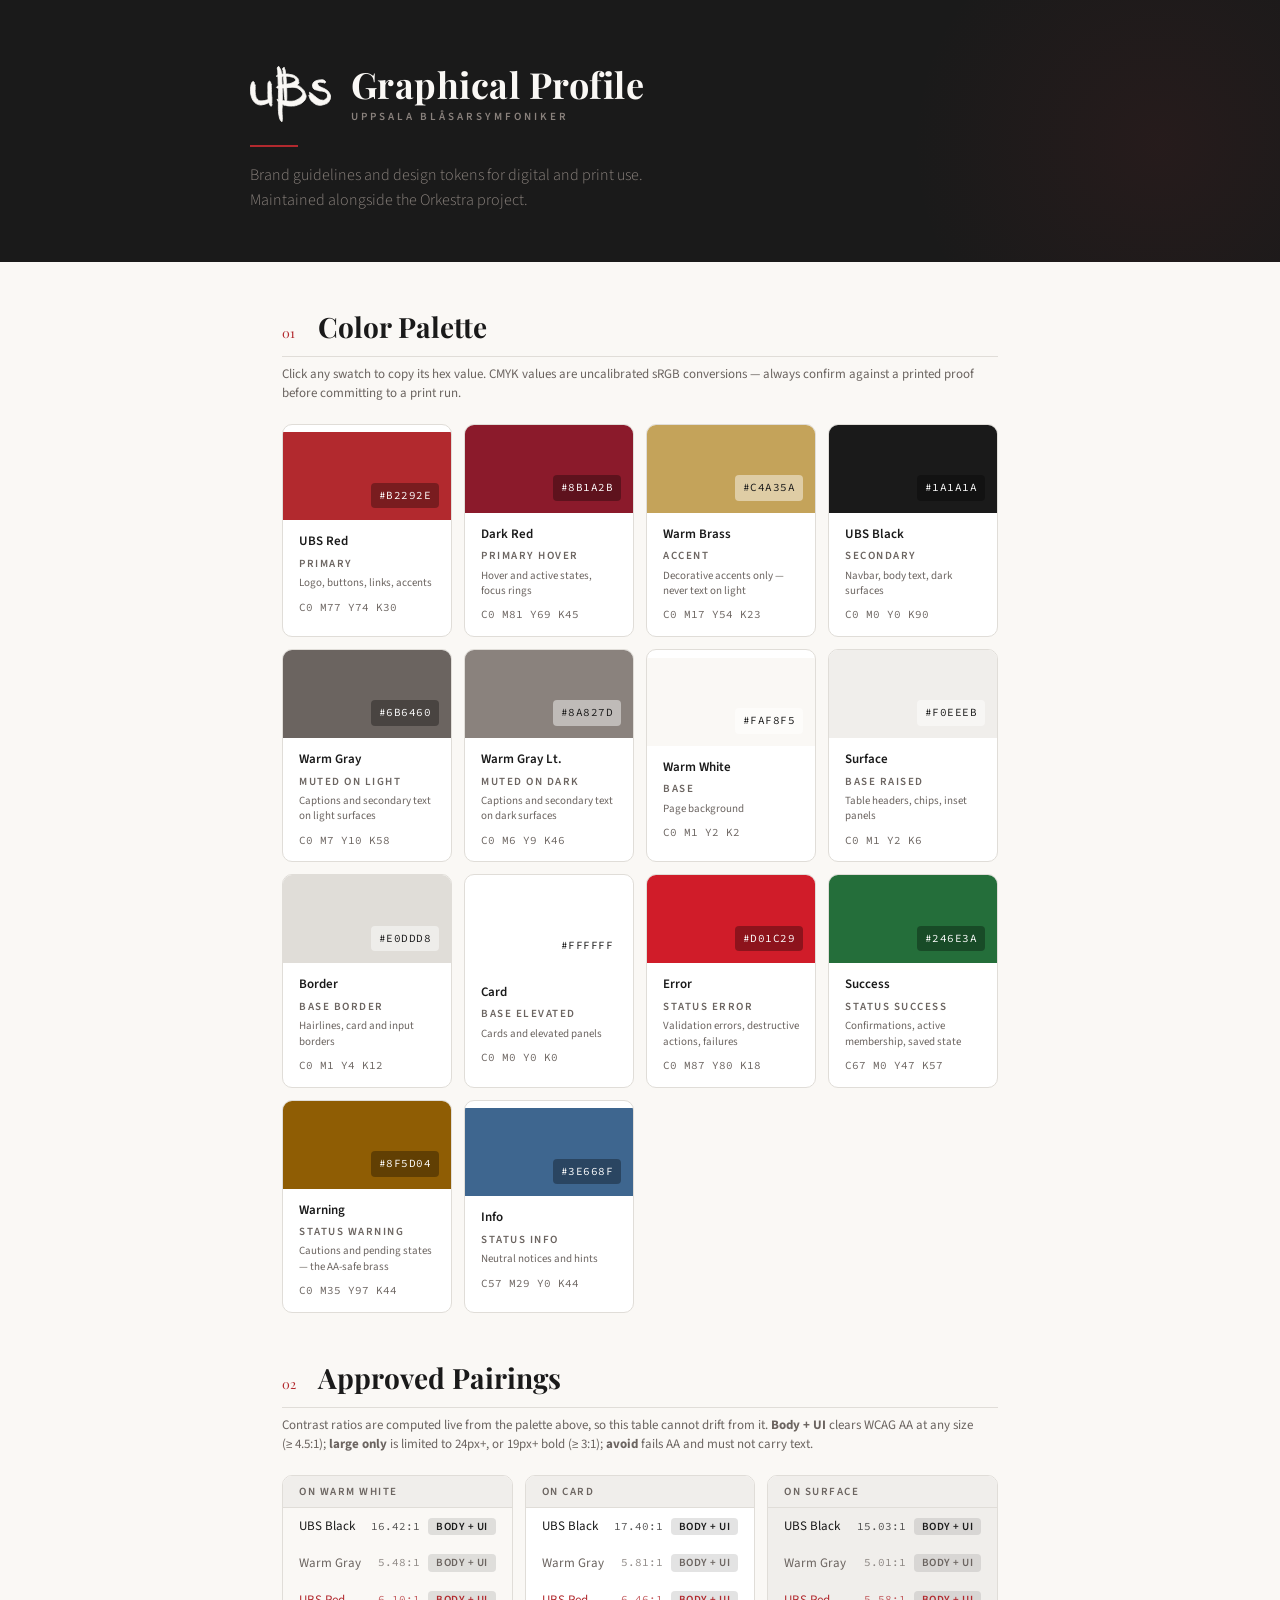
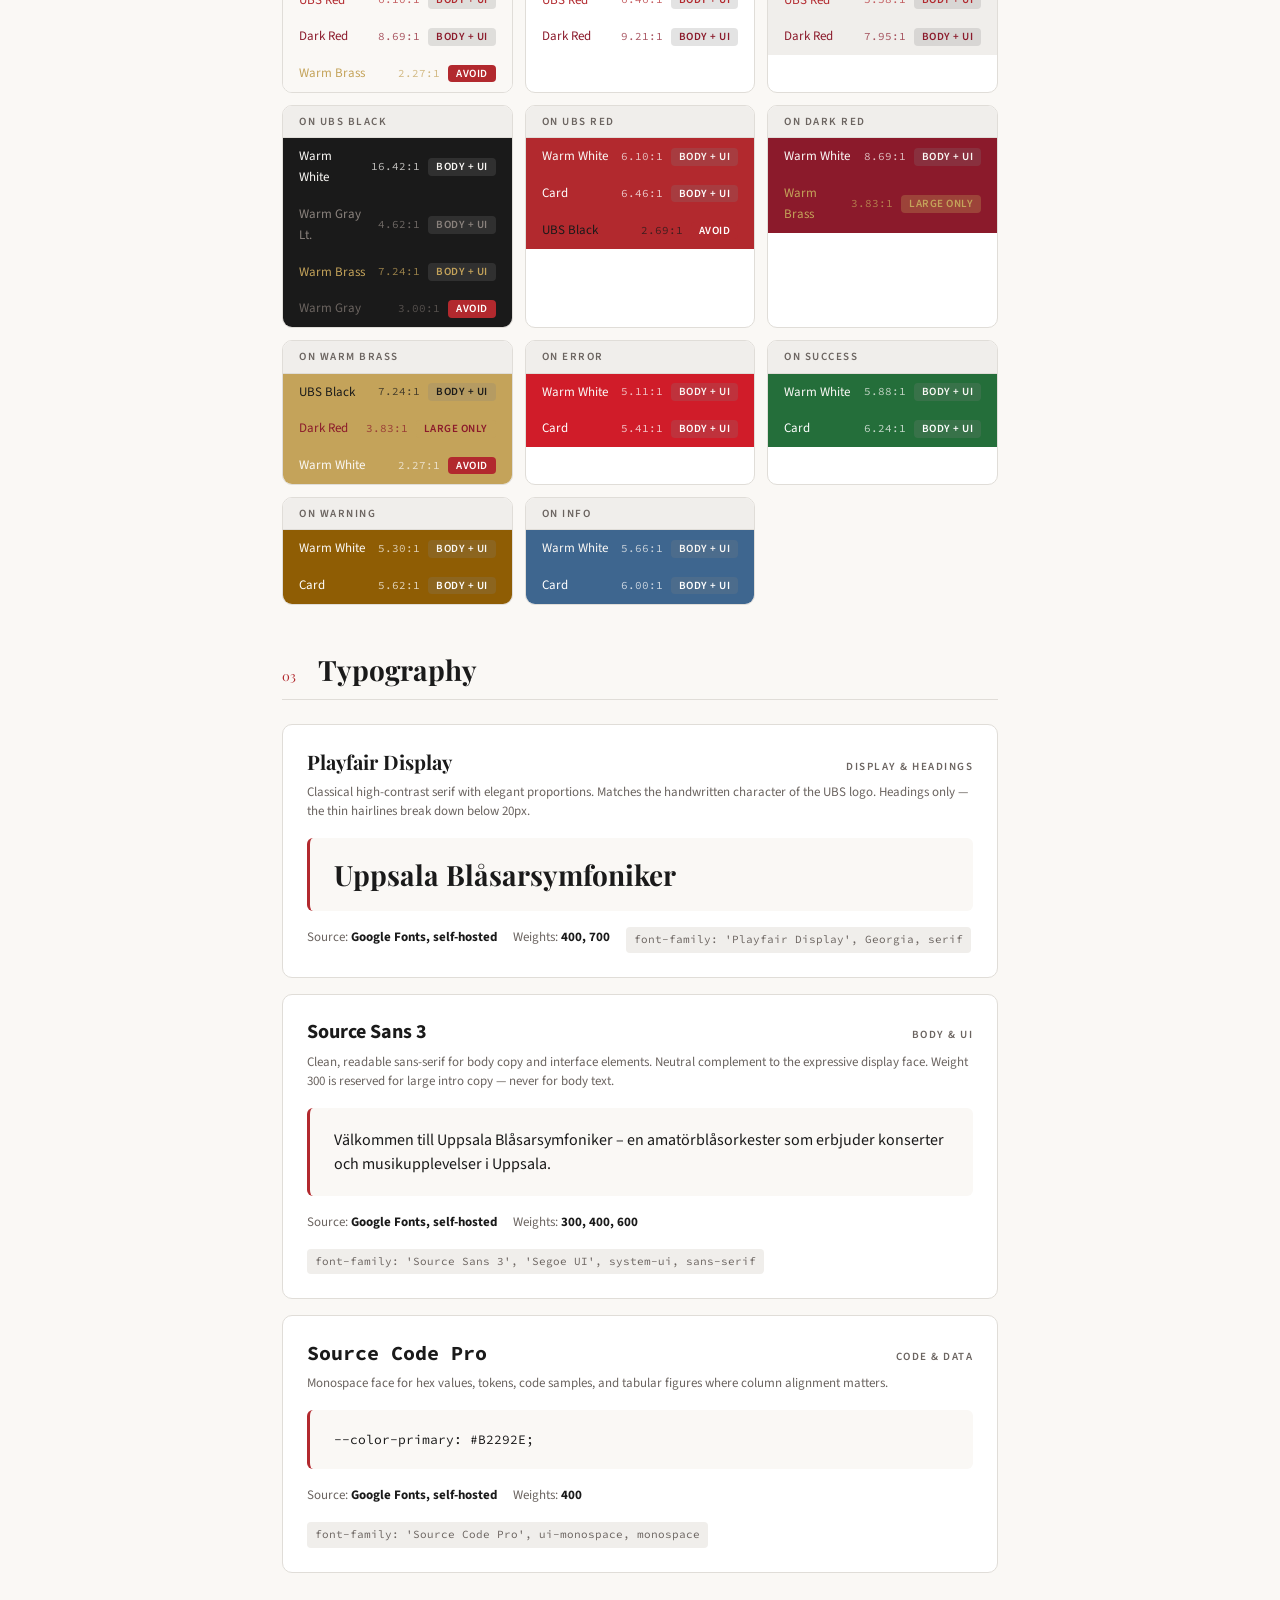
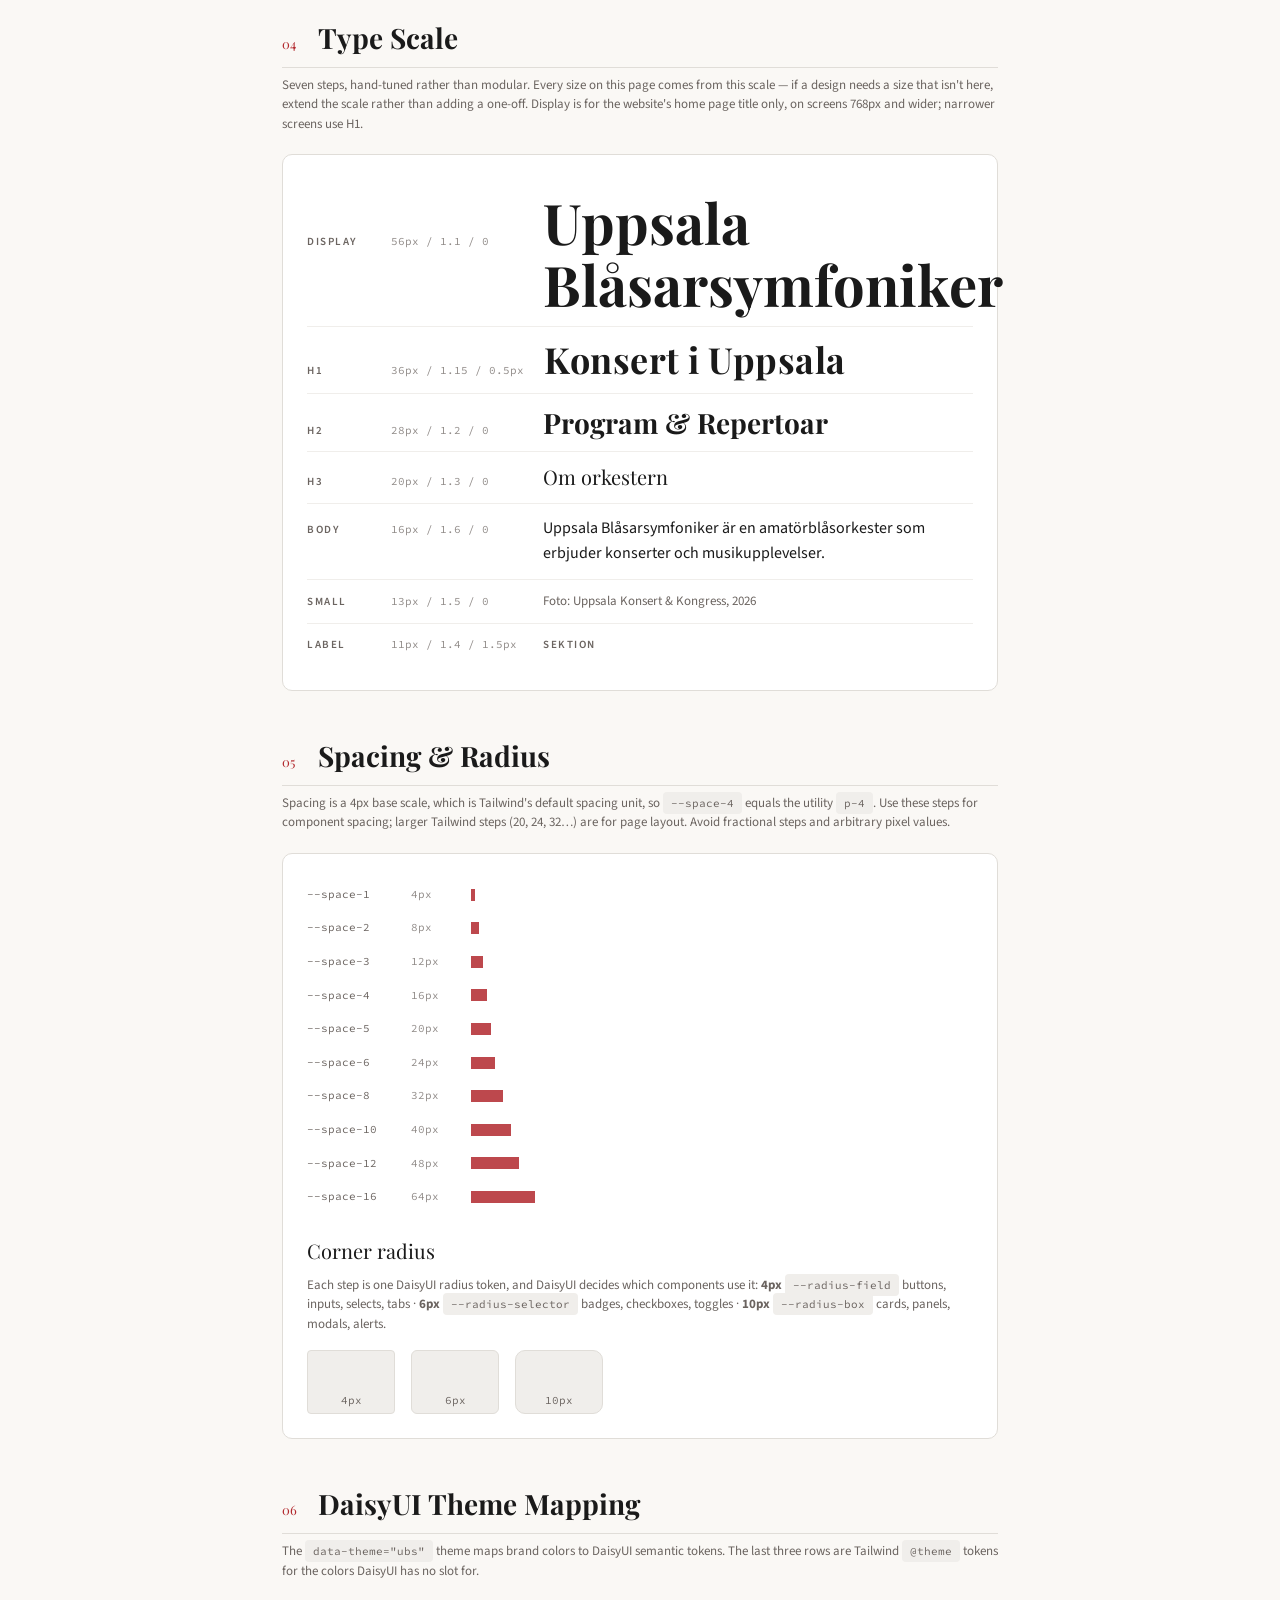
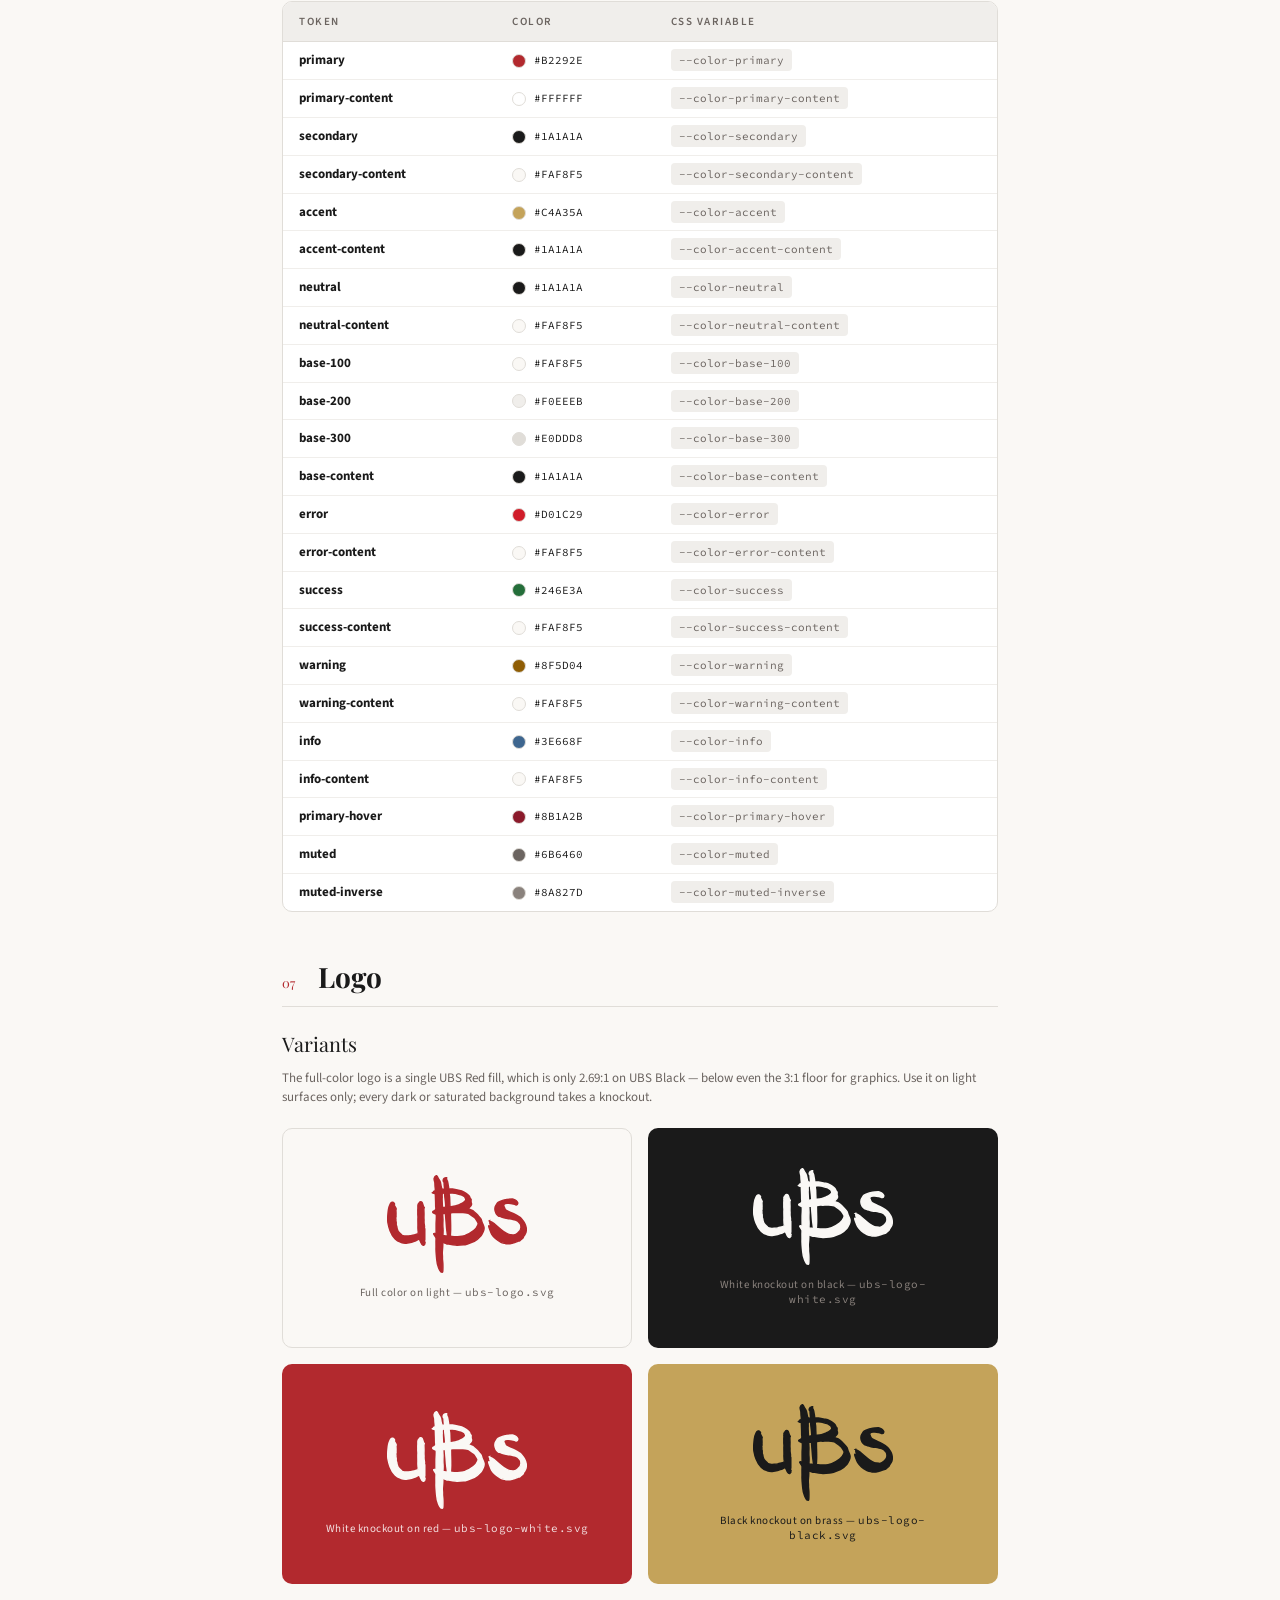
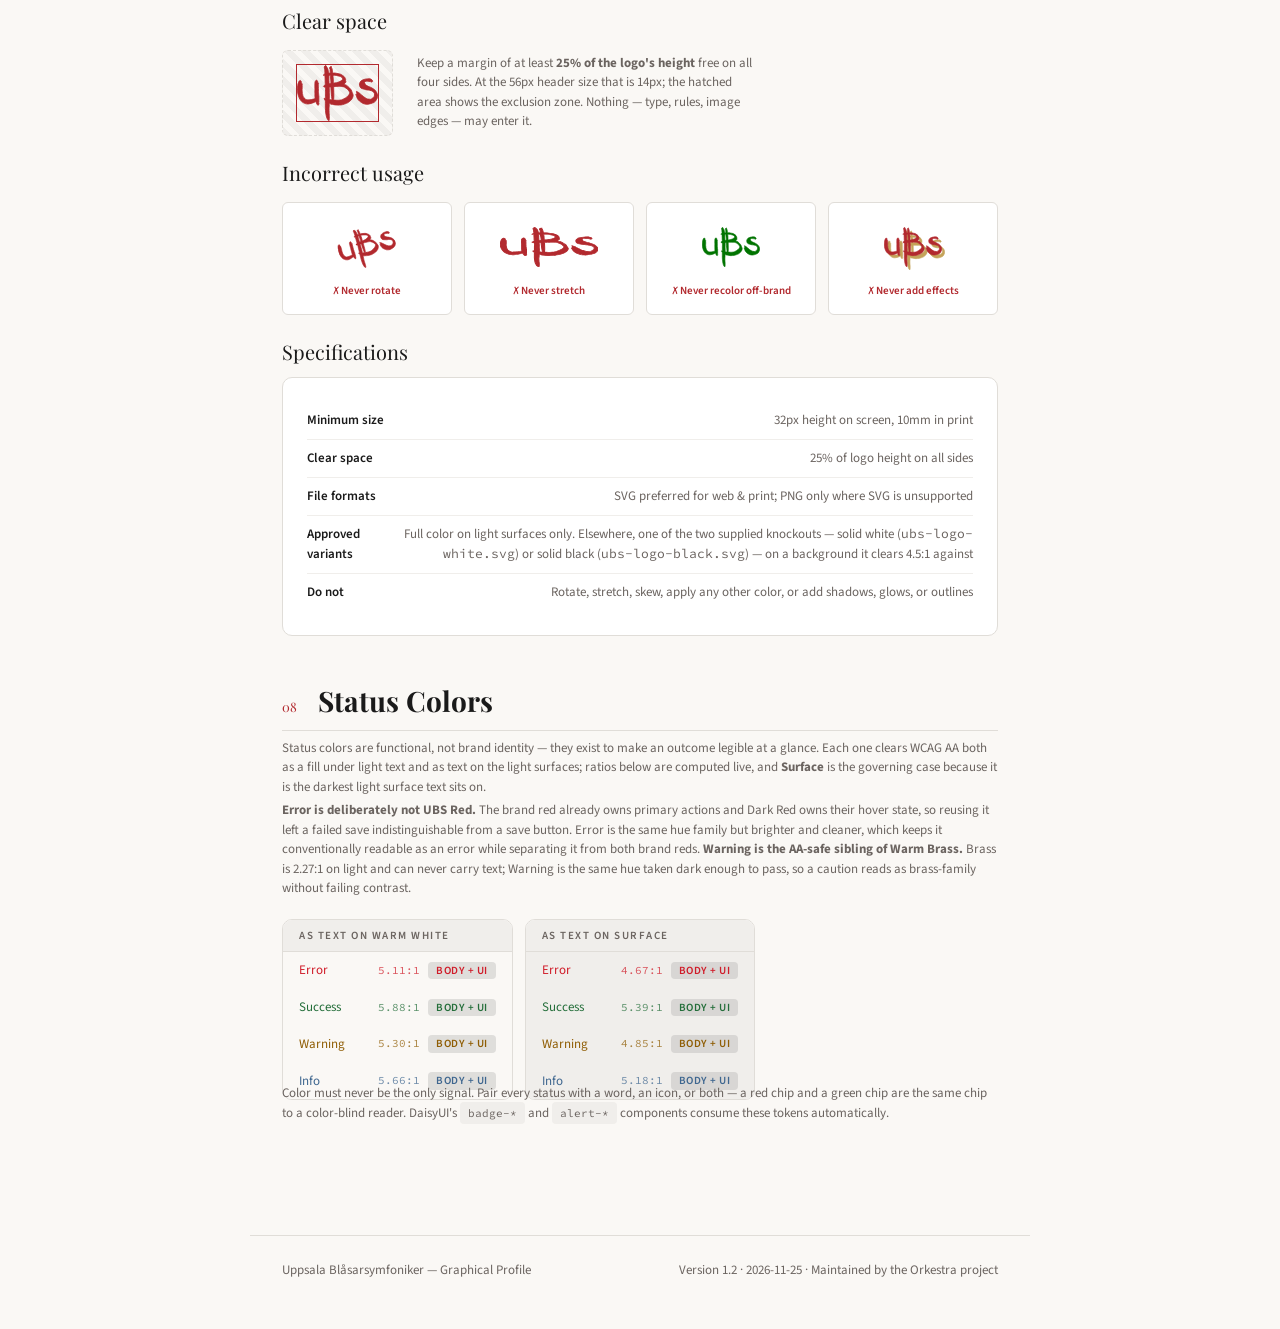
==== commit c62a99ed: "feat: add a Display step to the type scale for the home page title Co-Authored-By: Claude Opus 5.5 <" ====
--- a/docs/ubs-profile.html
+++ b/docs/ubs-profile.html
@@ -28,6 +28,7 @@
     --card: #FFFFFF;
 
     /* ── Type scale ── */
+    --text-display: 56px;
     --text-h1: 36px;
     --text-h2: 28px;
     --text-h3: 20px;
@@ -754,7 +755,7 @@
       <span class="section-number">04</span>
       <h2>Type Scale</h2>
     </div>
-    <p class="section-note">Six steps, hand-tuned rather than modular. Every size on this page comes from this scale &mdash; if a design needs a size that isn't here, extend the scale rather than adding a one-off.</p>
+    <p class="section-note">Seven steps, hand-tuned rather than modular. Every size on this page comes from this scale &mdash; if a design needs a size that isn't here, extend the scale rather than adding a one-off. Display is for the website's home page title only, on screens 768px and wider; narrower screens use H1.</p>
     <div class="card-surface" id="typeScale"></div>
   </section>
 
@@ -1097,6 +1098,7 @@
   /* ── 04 Type Scale ─── */
 
   const typeScale = [
+    { label: "Display", size: 56, family: "var(--font-display)", weight: 700, lh: 1.1, tracking: "0", text: "Uppsala Blåsarsymfoniker" },
     { label: "H1",    size: 36, family: "var(--font-display)", weight: 700, lh: 1.15, tracking: "0.5px",   text: "Konsert i Uppsala" },
     { label: "H2",    size: 28, family: "var(--font-display)", weight: 700, lh: 1.2,  tracking: "0",     text: "Program & Repertoar" },
     { label: "H3",    size: 20, family: "var(--font-display)", weight: 400, lh: 1.3,  tracking: "0",     text: "Om orkestern" },
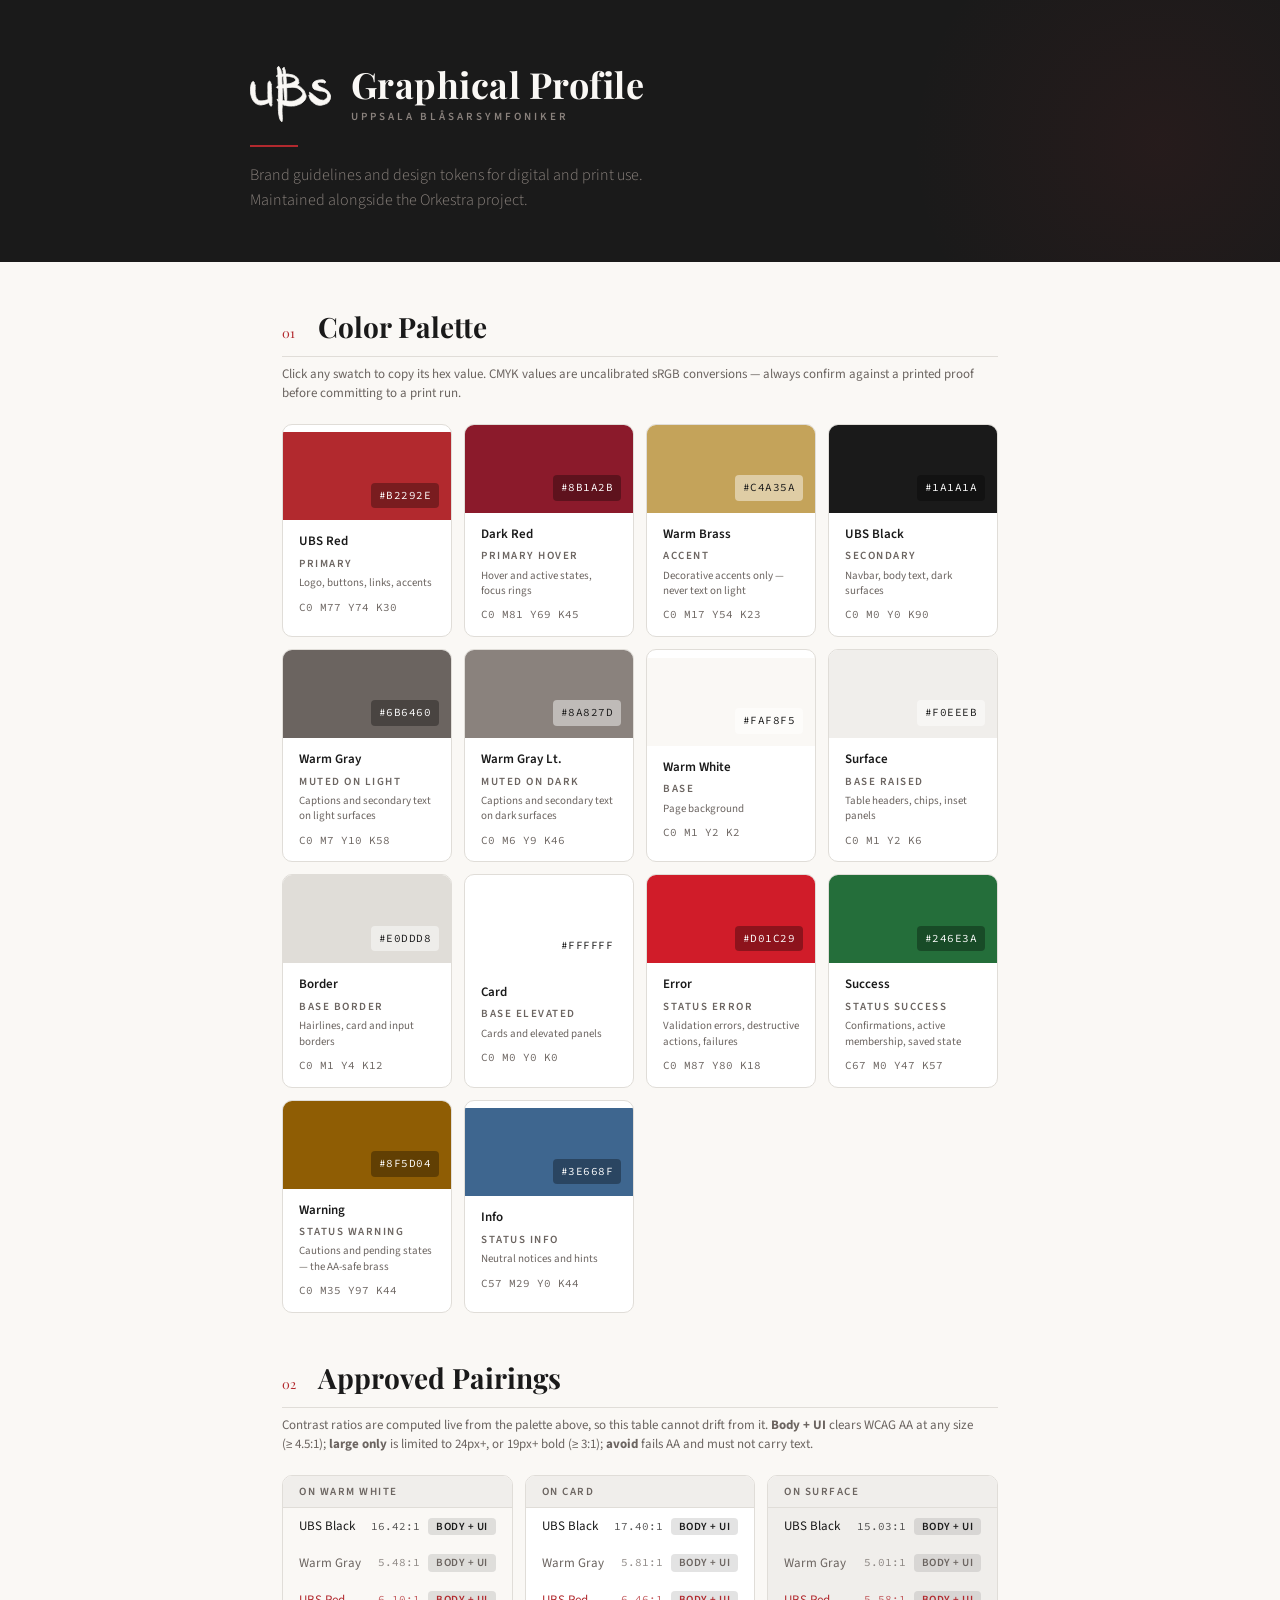
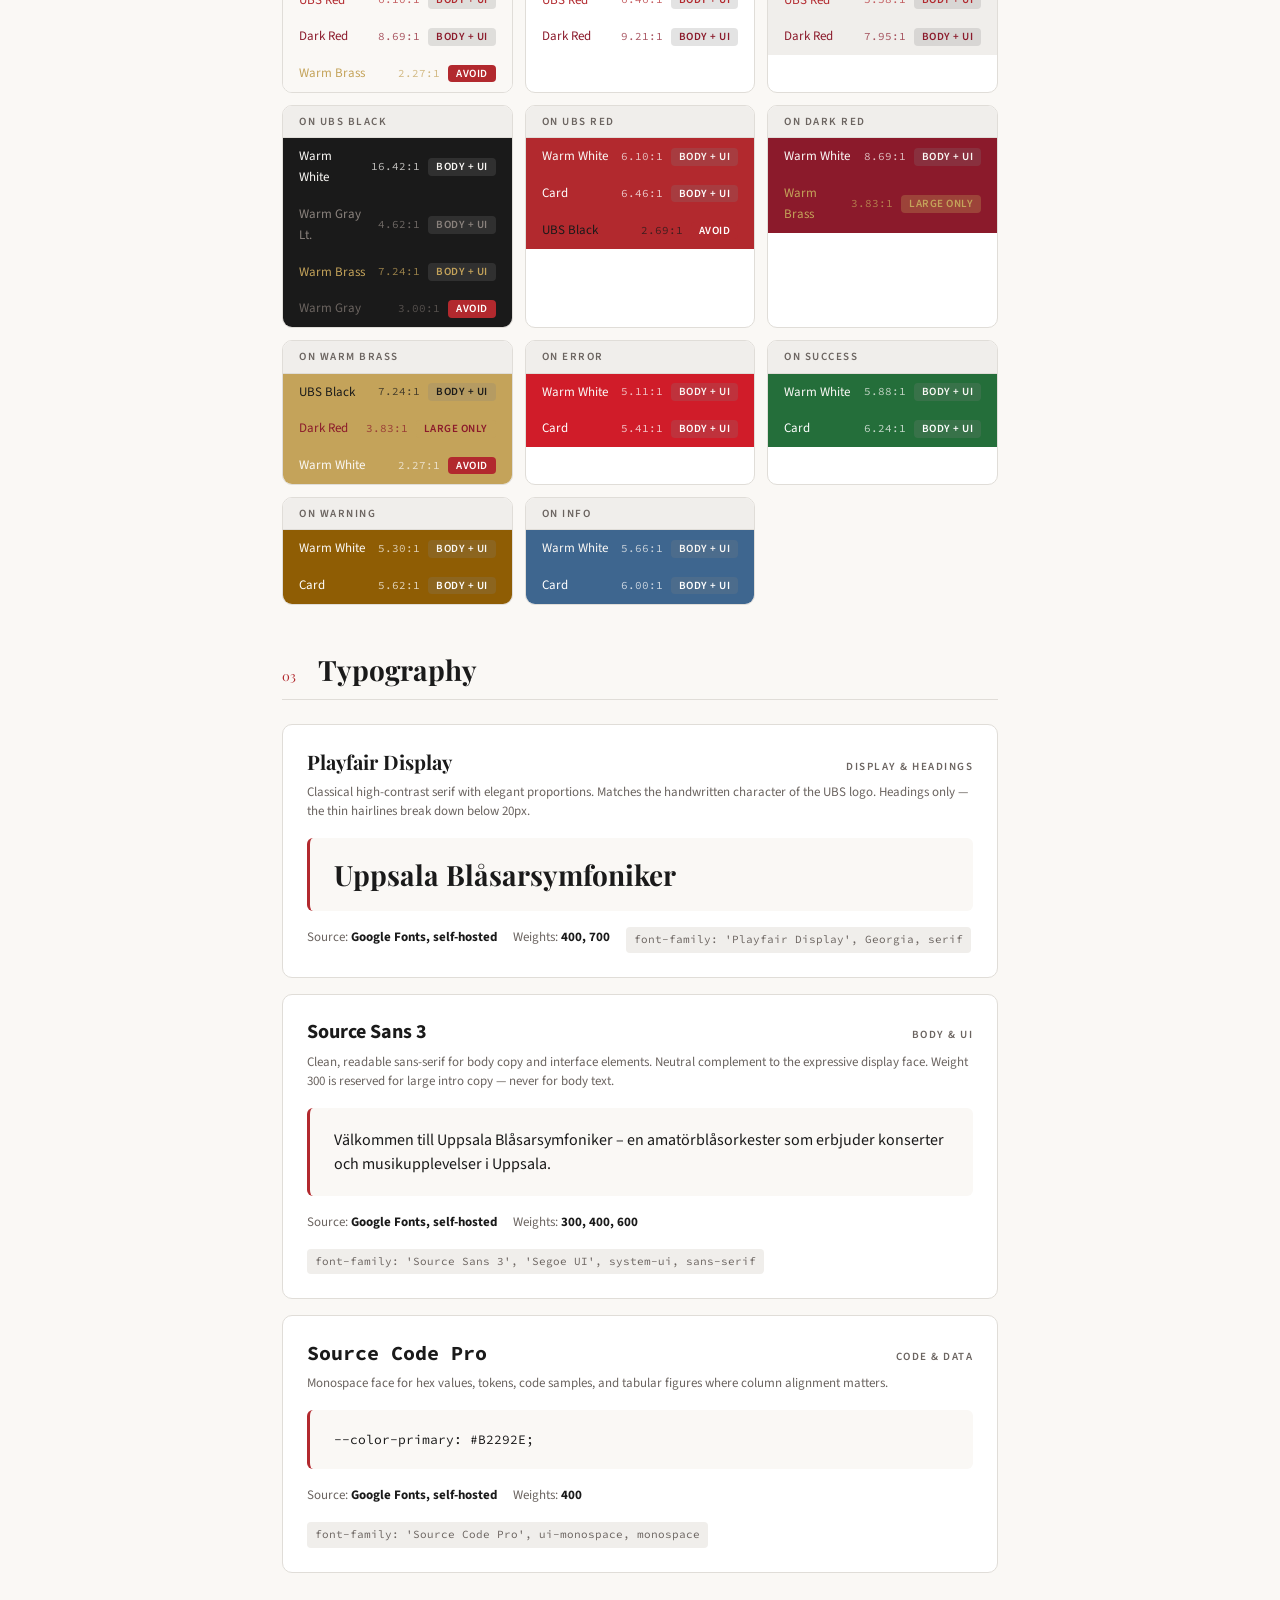
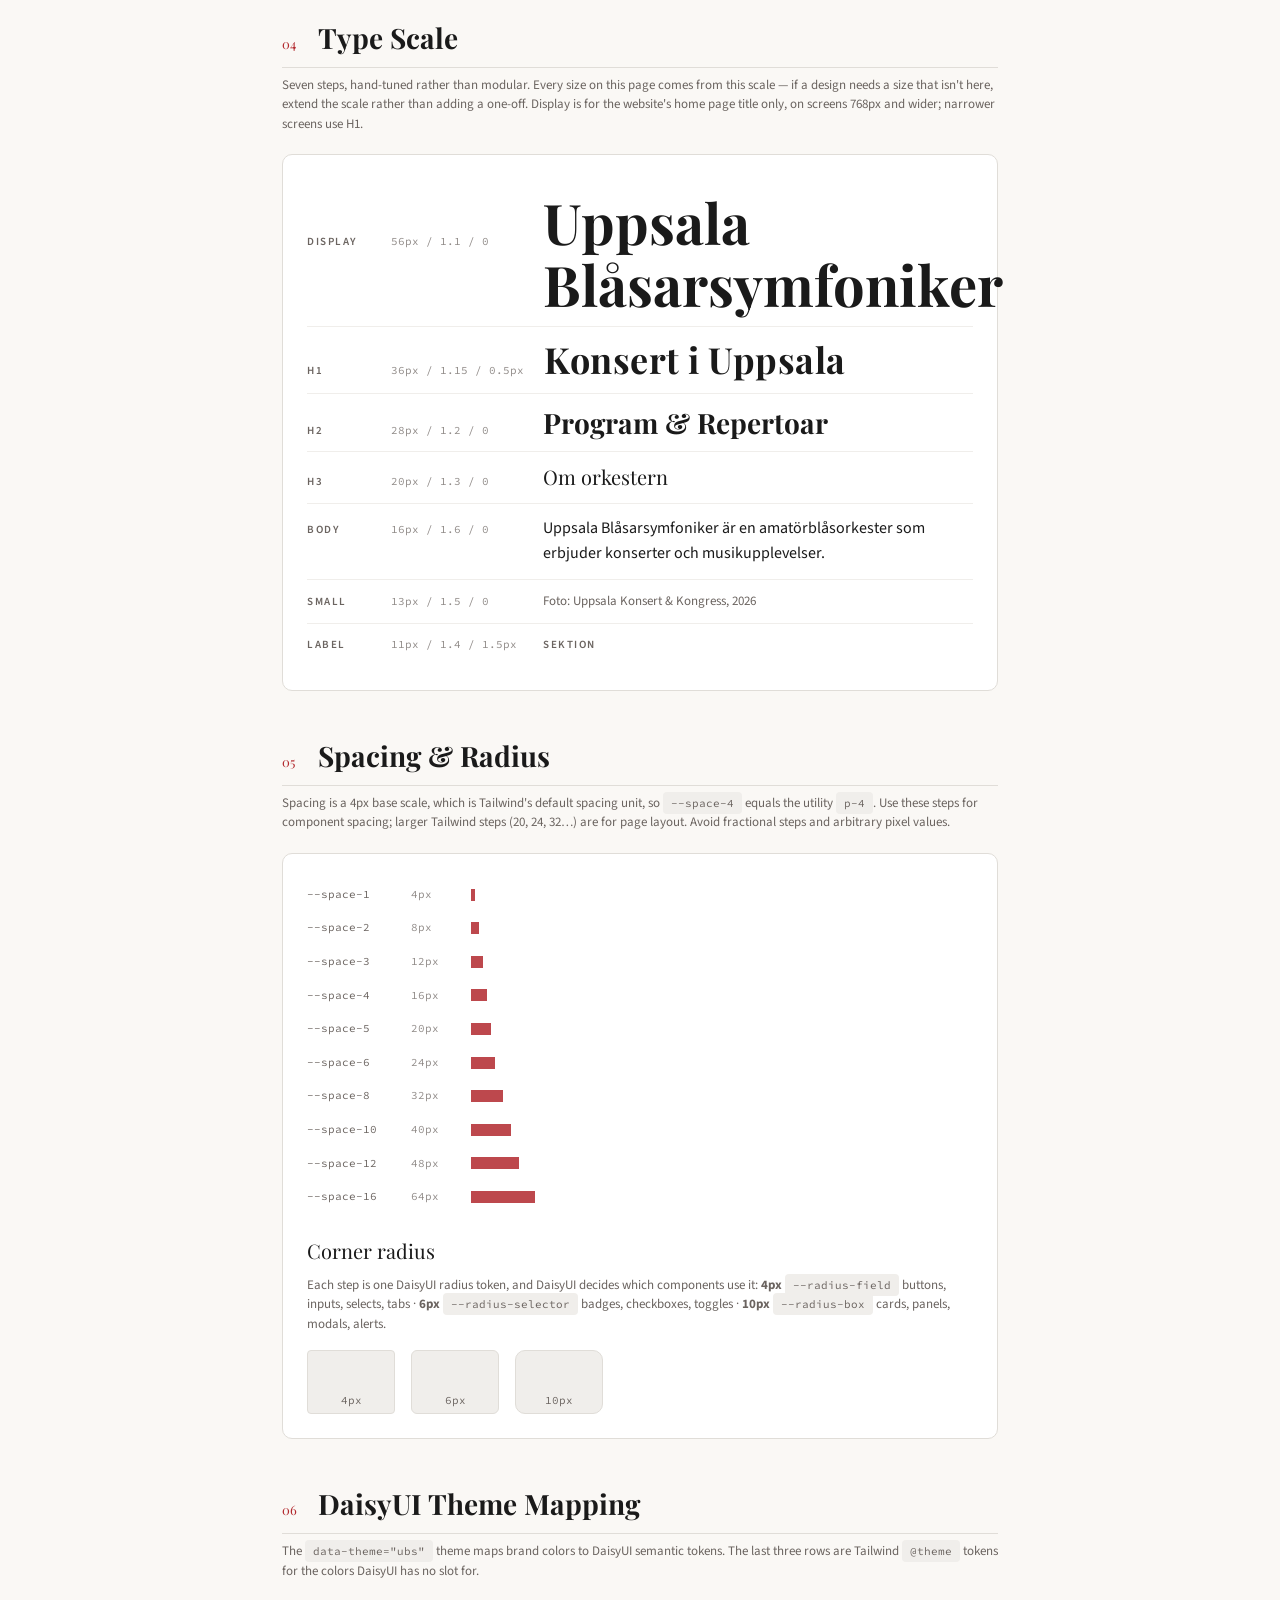
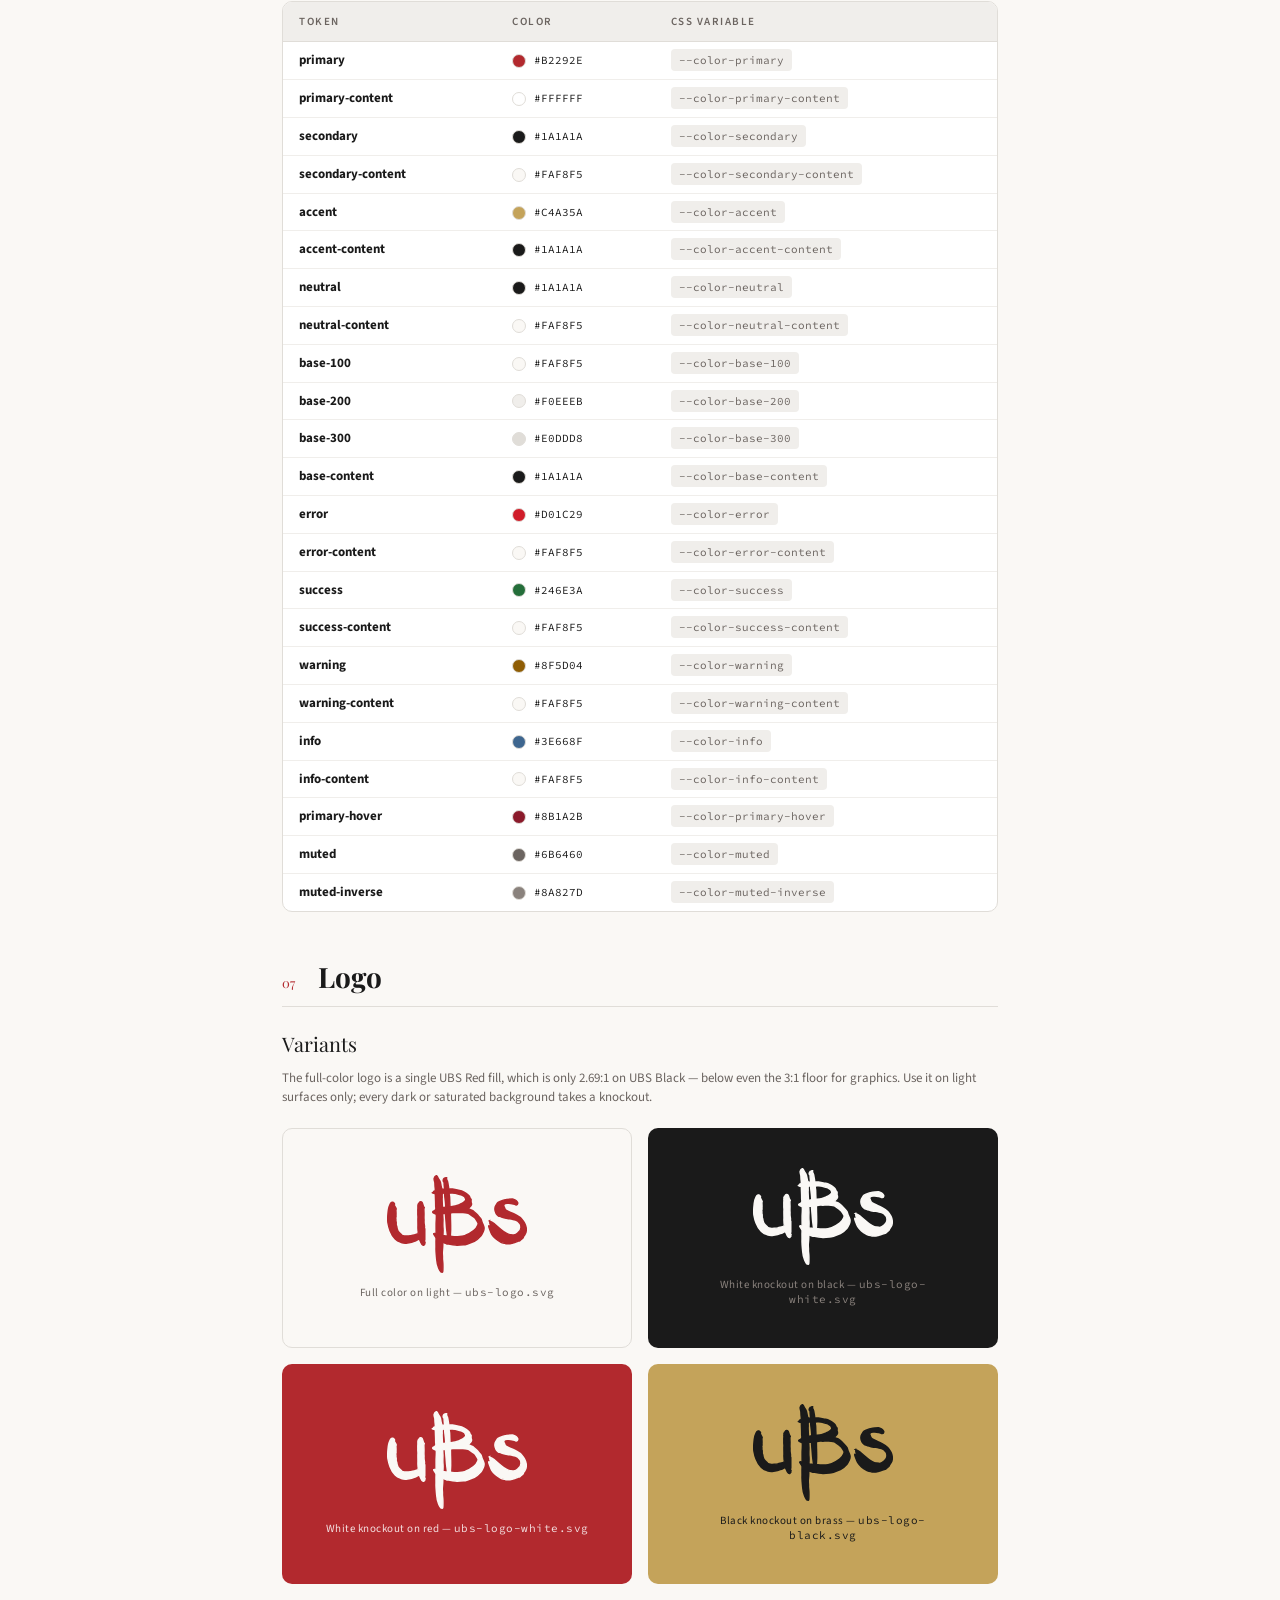
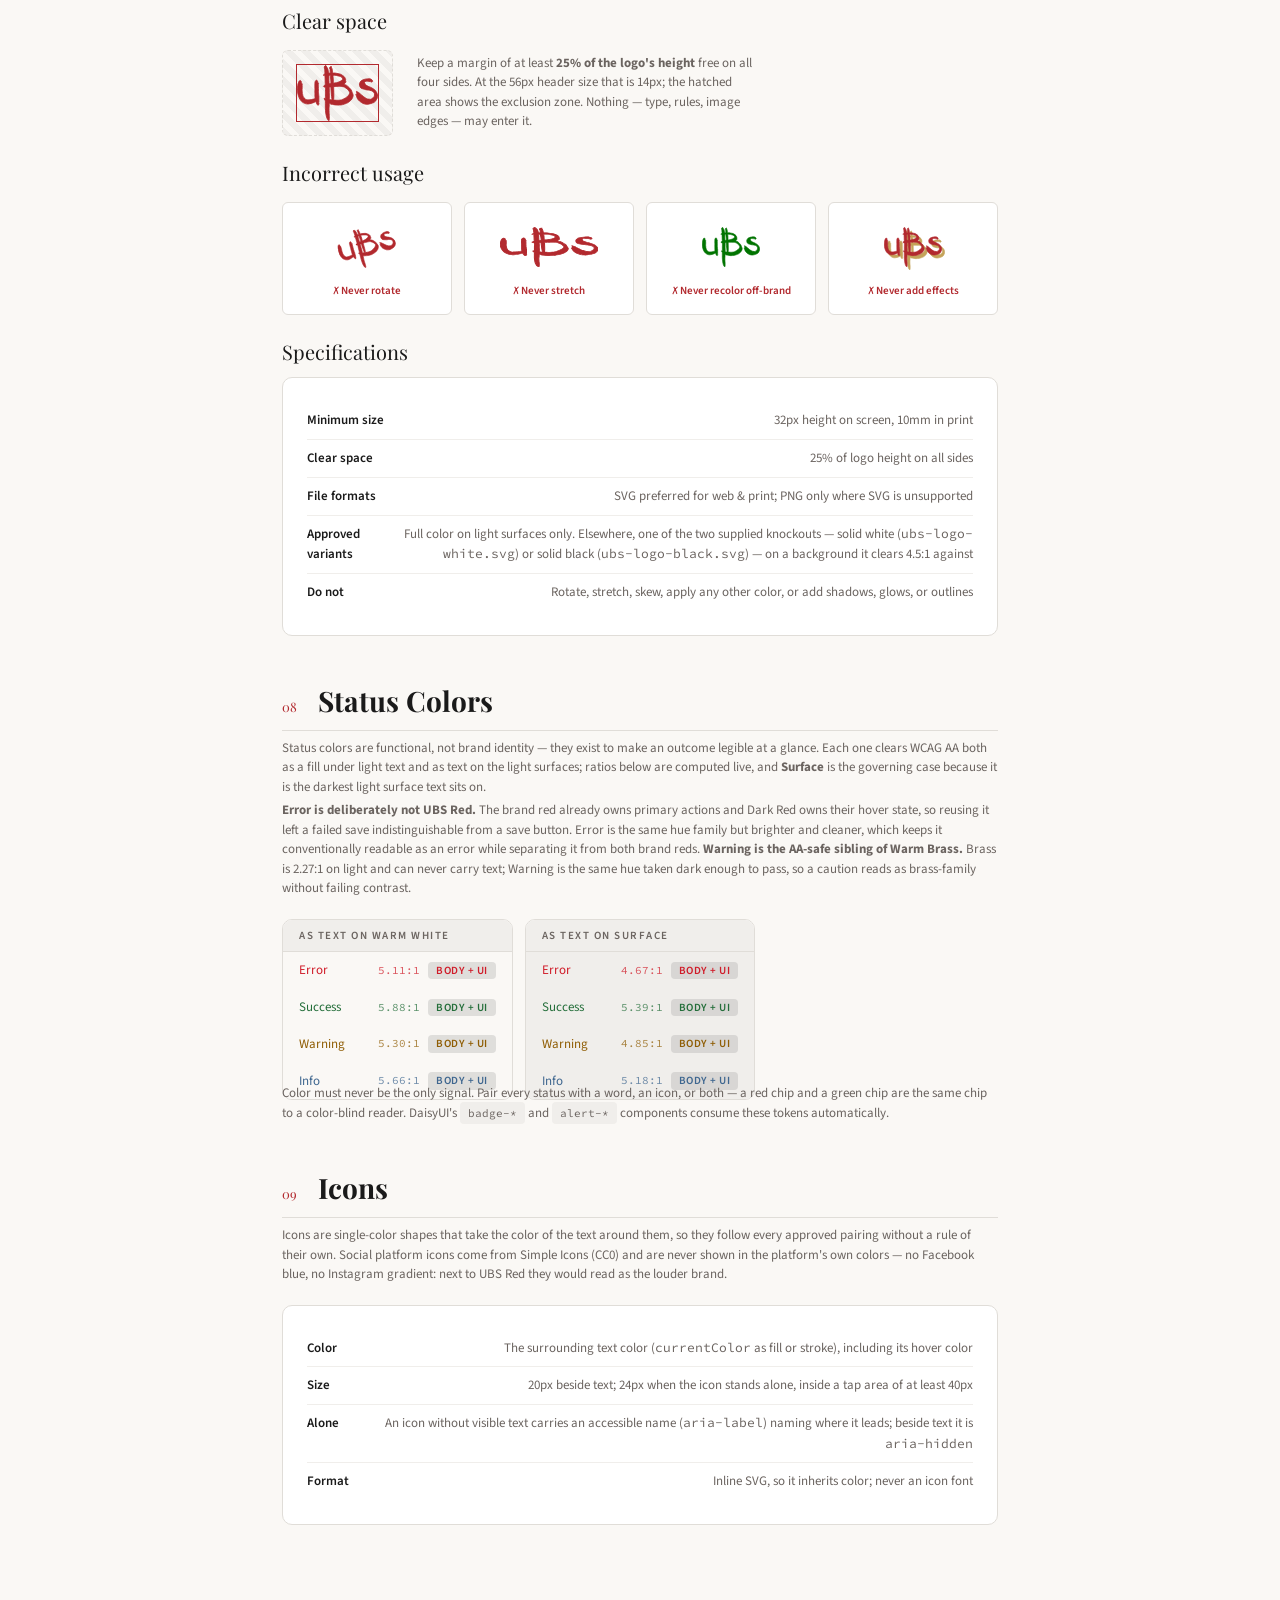
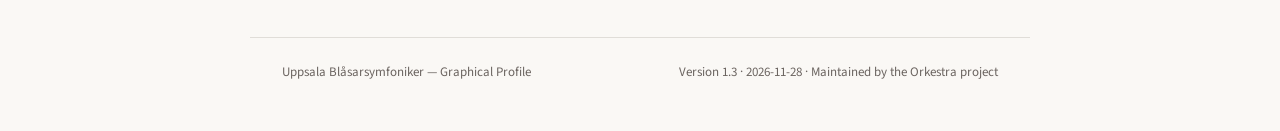
==== commit 22e41552: "feat: show social media and language icons Facebook and Instagram get their Simple Icons in the foot" ====
--- a/docs/ubs-profile.html
+++ b/docs/ubs-profile.html
@@ -925,13 +925,47 @@
     </p>
   </section>
 
+  <!-- ── 09 Icons ─────────────────────────────────── -->
+
+  <section>
+    <div class="section-header">
+      <span class="section-number">09</span>
+      <h2>Icons</h2>
+    </div>
+    <p class="section-note">
+      Icons are single-color shapes that take the color of the text around
+      them, so they follow every approved pairing without a rule of their
+      own. Social platform icons come from Simple&nbsp;Icons (CC0) and are never
+      shown in the platform's own colors &mdash; no Facebook blue, no Instagram
+      gradient: next to UBS&nbsp;Red they would read as the louder brand.
+    </p>
+    <div class="card-surface">
+      <div class="guideline-row">
+        <span class="guideline-label">Color</span>
+        <span class="guideline-value">The surrounding text color (<span class="mono">currentColor</span> as fill or stroke), including its hover color</span>
+      </div>
+      <div class="guideline-row">
+        <span class="guideline-label">Size</span>
+        <span class="guideline-value">20px beside text; 24px when the icon stands alone, inside a tap area of at least 40px</span>
+      </div>
+      <div class="guideline-row">
+        <span class="guideline-label">Alone</span>
+        <span class="guideline-value">An icon without visible text carries an accessible name (<span class="mono">aria-label</span>) naming where it leads; beside text it is <span class="mono">aria-hidden</span></span>
+      </div>
+      <div class="guideline-row">
+        <span class="guideline-label">Format</span>
+        <span class="guideline-value">Inline SVG, so it inherits color; never an icon font</span>
+      </div>
+    </div>
+  </section>
+
 </div>
 
 <!-- ── Footer ──────────────────────────────────────── -->
 
 <footer class="footer">
   <span lang="sv">Uppsala Blåsarsymfoniker &mdash; Graphical Profile</span>
-  <span>Version 1.2 &middot; 2026-11-25 &middot; Maintained by the Orkestra project</span>
+  <span>Version 1.3 &middot; 2026-11-28 &middot; Maintained by the Orkestra project</span>
 </footer>
 
 <script>
